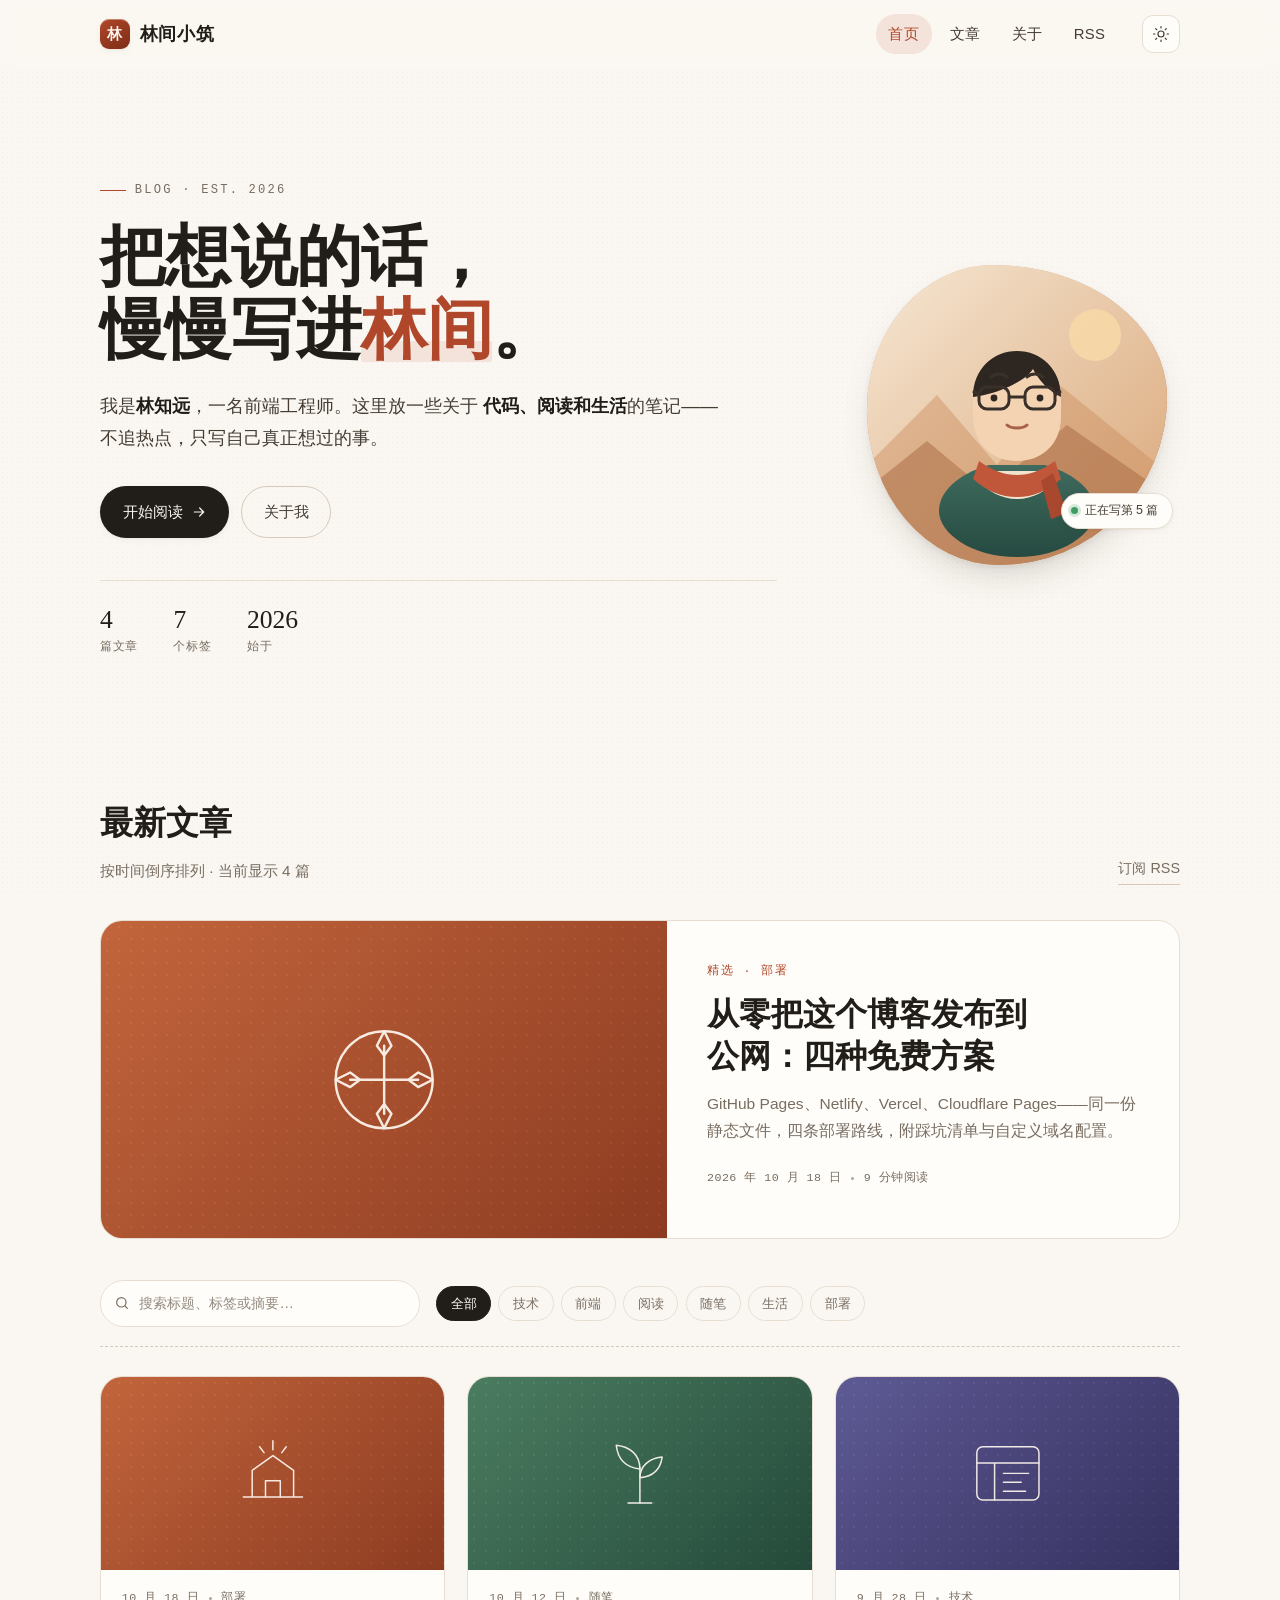
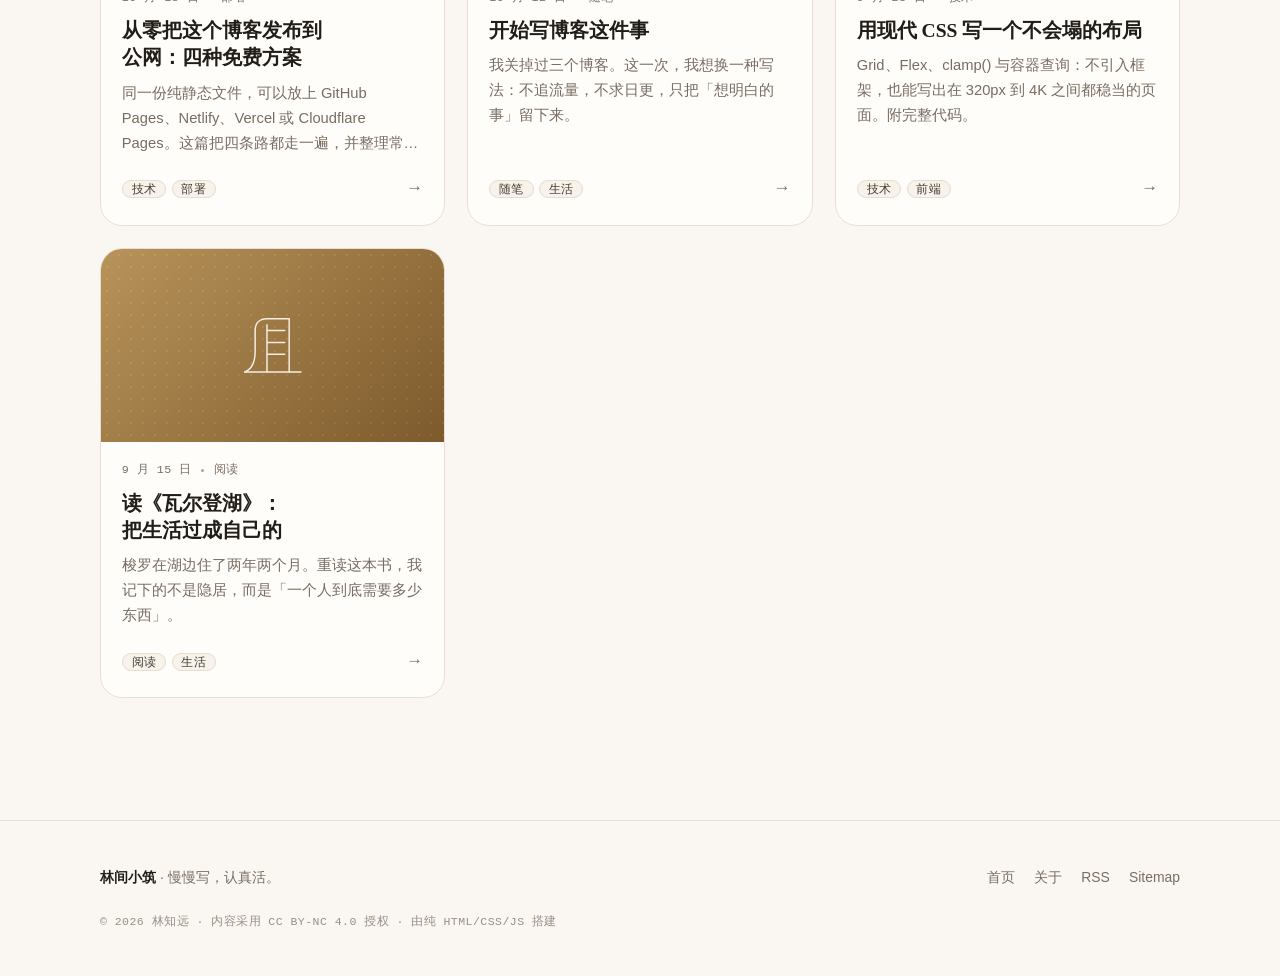
==== index.html @ fc3ff317 "修改了博客名字" ====
<!DOCTYPE html>
<html lang="zh-CN">
<head>
  <meta charset="UTF-8">
  <meta name="viewport" content="width=device-width, initial-scale=1">
  <title>林间小筑 · 一个写字的地方</title>
  <meta name="description" content="王文强的个人博客：记录前端技术、阅读笔记与日常思考。慢慢写，认真活。">
  <meta name="author" content="王文强">
  <meta name="theme-color" content="#faf7f2" media="(prefers-color-scheme: light)">
  <meta name="theme-color" content="#131110" media="(prefers-color-scheme: dark)">

  <meta property="og:type" content="website">
  <meta property="og:title" content="林间小筑 · 一个写字的地方">
  <meta property="og:description" content="记录前端技术、阅读笔记与日常思考。">
  <meta property="og:site_name" content="林间小筑">

  <link rel="icon" href="assets/favicon.svg" type="image/svg+xml">
  <link rel="alternate" type="application/rss+xml" title="林间小筑 · RSS" href="rss.xml">
  <link rel="stylesheet" href="assets/css/style.css">
  <noscript>
    <style>.reveal{opacity:1;transform:none}</style>
  </noscript>
  <script>
    /* 提前应用主题，避免刷新时白屏闪一下 */
    (function () {
      try {
        var t = localStorage.getItem('linjian-theme');
        if (t !== 'dark' && t !== 'light') {
          t = window.matchMedia('(prefers-color-scheme: dark)').matches ? 'dark' : 'light';
        }
        document.documentElement.setAttribute('data-theme', t);
      } catch (e) {}
    })();
  </script>
</head>
<body>
  <a class="skip-link" href="#main">跳到正文</a>

  <header class="site-head">
    <div class="wrap head-inner">
      <a class="brand" href="index.html">
        <span class="brand-mark" aria-hidden="true">林</span>
        <span>林间小筑</span>
      </a>

      <nav class="nav" id="site-nav" aria-label="主导航">
        <a href="index.html" aria-current="page">首页</a>
        <a href="index.html#posts">文章</a>
        <a href="about.html">关于</a>
        <a href="rss.xml">RSS</a>
      </nav>

      <div class="head-tools">
        <button class="icon-btn" type="button" data-theme-toggle aria-label="切换深浅色">
          <svg class="icon-sun" viewBox="0 0 24 24" fill="none" stroke="currentColor" stroke-width="1.6" stroke-linecap="round" aria-hidden="true">
            <circle cx="12" cy="12" r="4"></circle>
            <path d="M12 2v2M12 20v2M4.9 4.9l1.4 1.4M17.7 17.7l1.4 1.4M2 12h2M20 12h2M4.9 19.1l1.4-1.4M17.7 6.3l1.4-1.4"></path>
          </svg>
          <svg class="icon-moon" viewBox="0 0 24 24" fill="none" stroke="currentColor" stroke-width="1.6" stroke-linecap="round" stroke-linejoin="round" aria-hidden="true">
            <path d="M21 12.8A9 9 0 1 1 11.2 3a7 7 0 0 0 9.8 9.8z"></path>
          </svg>
        </button>
        <button class="icon-btn nav-toggle" type="button" aria-label="打开菜单" aria-controls="site-nav" aria-expanded="false">
          <svg viewBox="0 0 24 24" fill="none" stroke="currentColor" stroke-width="1.8" stroke-linecap="round" aria-hidden="true">
            <path d="M4 7h16M4 12h16M4 17h16"></path>
          </svg>
        </button>
      </div>
    </div>
  </header>

  <main id="main">
    <!-- ============ Hero ============ -->
    <section class="hero">
      <div class="wrap hero-grid">
        <div>
          <p class="eyebrow">Blog · Est. 2026</p>
          <h1>把想说的话，<br>慢慢写进<em>林间</em>。</h1>
          <p class="hero-lead">
            我是<strong>林知远</strong>，一名前端工程师。这里放一些关于
            <strong>代码、阅读和生活</strong>的笔记——不追热点，只写自己真正想过的事。
          </p>

          <div class="hero-actions">
            <a class="btn btn-primary" href="#posts">
              开始阅读
              <svg viewBox="0 0 24 24" fill="none" stroke="currentColor" stroke-width="1.8" stroke-linecap="round" stroke-linejoin="round" aria-hidden="true"><path d="M5 12h14M13 6l6 6-6 6"></path></svg>
            </a>
            <a class="btn btn-ghost" href="about.html">关于我</a>
          </div>

          <dl class="hero-stats">
            <div><dt>篇文章</dt><dd>4</dd></div>
            <div><dt>个标签</dt><dd>7</dd></div>
            <div><dt>始于</dt><dd>2026</dd></div>
          </dl>
        </div>

        <div class="hero-portrait">
          <div class="portrait-wrap">
            <div class="portrait-frame">
              <svg viewBox="0 0 300 300" role="img" aria-label="作者插画头像：戴眼镜、围围巾的男孩">
                <defs>
                  <linearGradient id="sky" x1="0" y1="0" x2="1" y2="1">
                    <stop offset="0" stop-color="#f6e7d3"></stop>
                    <stop offset="1" stop-color="#d9a678"></stop>
                  </linearGradient>
                  <linearGradient id="shirt" x1="0" y1="0" x2="0" y2="1">
                    <stop offset="0" stop-color="#3f6b5e"></stop>
                    <stop offset="1" stop-color="#264a41"></stop>
                  </linearGradient>
                </defs>
                <rect width="300" height="300" fill="url(#sky)"></rect>
                <circle cx="228" cy="70" r="26" fill="#f7d9a8" opacity=".9"></circle>
                <path d="M-10 210 L70 130 L130 200 L190 118 L310 215 L310 300 L-10 300 Z" fill="#c98d5e" opacity=".45"></path>
                <path d="M-10 232 L60 176 L120 226 L200 160 L310 236 L310 300 L-10 300 Z" fill="#a76b43" opacity=".5"></path>
                <path d="M150 292c-46 0-78-24-78-46 0-24 28-40 50-46h56c22 6 50 22 50 46 0 22-32 46-78 46z" fill="url(#shirt)"></path>
                <path d="M110 214c10 12 24 20 40 20s30-8 40-20l-14-8h-52z" fill="#f2e3cf"></path>
                <path d="M150 196c-26 0-44-18-44-44v-22c0-24 18-42 44-42s44 18 44 42v22c0 26-18 44-44 44z" fill="#f4d3b3"></path>
                <path d="M106 132c0-28 20-46 44-46s44 18 44 46c-12-6-22-16-28-28-8 12-32 24-60 28z" fill="#2e2620"></path>
                <g fill="none" stroke="#3a302a" stroke-width="3">
                  <rect x="112" y="122" width="30" height="22" rx="8"></rect>
                  <rect x="158" y="122" width="30" height="22" rx="8"></rect>
                  <path d="M142 132h16M112 130l-6-4M188 130l6-4"></path>
                </g>
                <g fill="#2e2620">
                  <circle cx="127" cy="133" r="3.4"></circle>
                  <circle cx="173" cy="133" r="3.4"></circle>
                </g>
                <path d="M140 160c4 4 16 4 20 0" fill="none" stroke="#a8624a" stroke-width="3" stroke-linecap="round"></path>
                <path d="M124 112c4-4 12-4 16 0M160 112c4-4 12-4 16 0" fill="none" stroke="#3a302a" stroke-width="3" stroke-linecap="round"></path>
                <path d="M112 196c14 10 26 14 38 14s24-4 38-14l6 18c-14 12-28 18-44 18s-30-6-44-18z" fill="#c0563a"></path>
                <path d="M186 208l14 40-16 6-10-38z" fill="#a8482f"></path>
              </svg>
            </div>
            <span class="portrait-badge"><span class="dot" aria-hidden="true"></span>正在写第 5 篇</span>
          </div>
        </div>
      </div>
    </section>

    <!-- ============ 文章 ============ -->
    <section class="section" id="posts">
      <div class="wrap">
        <div class="section-head">
          <div>
            <h2>最新文章</h2>
            <p>按时间倒序排列 · 当前显示 <span data-count>4</span> 篇</p>
          </div>
          <a class="section-link" href="rss.xml">订阅 RSS</a>
        </div>

        <!-- 精选 -->
        <article class="featured reveal">
          <div class="card-cover cover-warm">
            <svg viewBox="0 0 120 120" fill="none" stroke="currentColor" stroke-width="2" stroke-linecap="round" stroke-linejoin="round" aria-hidden="true">
              <circle cx="60" cy="60" r="40"></circle>
              <path d="M60 32v56M32 60h56"></path>
              <path d="M60 20l6 12-6 8-6-8zM60 100l-6-12 6-8 6 8zM20 60l12-6 8 6-8 6zM100 60l-12 6-8-6 8-6z"></path>
            </svg>
          </div>
          <div class="featured-body">
            <span class="kicker">精选 · 部署</span>
            <h3><a href="posts/deploy-static-blog.html">从零把这个博客发布到公网：四种免费方案</a></h3>
            <p>GitHub Pages、Netlify、Vercel、Cloudflare Pages——同一份静态文件，四条部署路线，附踩坑清单与自定义域名配置。</p>
            <div class="card-meta">
              <time datetime="2026-10-18">2026 年 10 月 18 日</time>
              <span class="sep" aria-hidden="true"></span>
              <span>9 分钟阅读</span>
            </div>
          </div>
        </article>

        <!-- 工具栏 -->
        <div class="toolbar">
          <label class="search">
            <svg viewBox="0 0 24 24" fill="none" stroke="currentColor" stroke-width="1.8" stroke-linecap="round" aria-hidden="true"><circle cx="11" cy="11" r="7"></circle><path d="M20 20l-3.5-3.5"></path></svg>
            <input type="search" placeholder="搜索标题、标签或摘要…" aria-label="搜索文章" data-search>
          </label>

          <div class="filters" role="group" aria-label="按标签筛选">
            <button class="chip" type="button" data-filter="all" aria-pressed="true">全部</button>
            <button class="chip" type="button" data-filter="技术" aria-pressed="false">技术</button>
            <button class="chip" type="button" data-filter="前端" aria-pressed="false">前端</button>
            <button class="chip" type="button" data-filter="阅读" aria-pressed="false">阅读</button>
            <button class="chip" type="button" data-filter="随笔" aria-pressed="false">随笔</button>
            <button class="chip" type="button" data-filter="生活" aria-pressed="false">生活</button>
            <button class="chip" type="button" data-filter="部署" aria-pressed="false">部署</button>
          </div>
        </div>

        <ul class="post-grid" data-post-list>
          <li class="card reveal" data-post data-tags="技术 部署" data-search="从零把这个博客发布到公网 四种免费方案 github pages netlify vercel cloudflare pages 静态 部署 域名">
            <div class="card-cover cover-warm" aria-hidden="true">
              <svg viewBox="0 0 120 120" fill="none" stroke="currentColor" stroke-width="2" stroke-linecap="round" stroke-linejoin="round">
                <path d="M20 92h80M32 92V56l28-20 28 20v36"></path>
                <path d="M50 92V70h20v22"></path>
                <path d="M60 16v12M42 24l6 8M78 24l-6 8"></path>
              </svg>
            </div>
            <div class="card-body">
              <div class="card-meta">
                <time datetime="2026-10-18">10 月 18 日</time>
                <span class="sep" aria-hidden="true"></span>
                <span>部署</span>
              </div>
              <h3><a href="posts/deploy-static-blog.html">从零把这个博客发布到公网：四种免费方案</a></h3>
              <p>同一份纯静态文件，可以放上 GitHub Pages、Netlify、Vercel 或 Cloudflare Pages。这篇把四条路都走一遍，并整理常见 404 与路径问题。</p>
              <div class="card-foot">
                <ul class="tags">
                  <li><a class="tag" href="index.html#tag=技术">技术</a></li>
                  <li><a class="tag" href="index.html#tag=部署">部署</a></li>
                </ul>
                <span class="arrow" aria-hidden="true">→</span>
              </div>
            </div>
          </li>

          <li class="card reveal" data-post data-tags="随笔 生活" data-search="开始写博客这件事 为什么写 长期主义 随笔 生活 写作">
            <div class="card-cover cover-forest" aria-hidden="true">
              <svg viewBox="0 0 120 120" fill="none" stroke="currentColor" stroke-width="2" stroke-linecap="round" stroke-linejoin="round">
                <path d="M60 100V52"></path>
                <path d="M60 54C60 34 46 24 28 22c2 18 12 30 32 32z"></path>
                <path d="M60 66c0-16 12-26 30-28-2 16-12 26-30 28z"></path>
                <path d="M44 100h32"></path>
              </svg>
            </div>
            <div class="card-body">
              <div class="card-meta">
                <time datetime="2026-10-12">10 月 12 日</time>
                <span class="sep" aria-hidden="true"></span>
                <span>随笔</span>
              </div>
              <h3><a href="posts/hello-blog.html">开始写博客这件事</a></h3>
              <p>我关掉过三个博客。这一次，我想换一种写法：不追流量，不求日更，只把「想明白的事」留下来。</p>
              <div class="card-foot">
                <ul class="tags">
                  <li><a class="tag" href="index.html#tag=随笔">随笔</a></li>
                  <li><a class="tag" href="index.html#tag=生活">生活</a></li>
                </ul>
                <span class="arrow" aria-hidden="true">→</span>
              </div>
            </div>
          </li>

          <li class="card reveal" data-post data-tags="技术 前端" data-search="用现代 CSS 写一个不会塌的布局 grid flex clamp 响应式 容器查询">
            <div class="card-cover cover-dusk" aria-hidden="true">
              <svg viewBox="0 0 120 120" fill="none" stroke="currentColor" stroke-width="2" stroke-linecap="round" stroke-linejoin="round">
                <rect x="18" y="24" width="84" height="72" rx="8"></rect>
                <path d="M18 46h84M42 46v50"></path>
                <path d="M54 60h34M54 72h24M54 84h30"></path>
              </svg>
            </div>
            <div class="card-body">
              <div class="card-meta">
                <time datetime="2026-09-28">9 月 28 日</time>
                <span class="sep" aria-hidden="true"></span>
                <span>技术</span>
              </div>
              <h3><a href="posts/modern-css-layout.html">用现代 CSS 写一个不会塌的布局</a></h3>
              <p>Grid、Flex、clamp() 与容器查询：不引入框架，也能写出在 320px 到 4K 之间都稳当的页面。附完整代码。</p>
              <div class="card-foot">
                <ul class="tags">
                  <li><a class="tag" href="index.html#tag=技术">技术</a></li>
                  <li><a class="tag" href="index.html#tag=前端">前端</a></li>
                </ul>
                <span class="arrow" aria-hidden="true">→</span>
              </div>
            </div>
          </li>

          <li class="card reveal" data-post data-tags="阅读 生活" data-search="读瓦尔登湖 梭罗 极简 生活 阅读 笔记">
            <div class="card-cover cover-sand" aria-hidden="true">
              <svg viewBox="0 0 120 120" fill="none" stroke="currentColor" stroke-width="2" stroke-linecap="round" stroke-linejoin="round">
                <path d="M22 96c10-4 14-14 14-28V40c0-10 6-16 16-16h30v72"></path>
                <path d="M52 96V32M52 40h24M52 56h24M52 72h24"></path>
                <path d="M22 96h76"></path>
              </svg>
            </div>
            <div class="card-body">
              <div class="card-meta">
                <time datetime="2026-09-15">9 月 15 日</time>
                <span class="sep" aria-hidden="true"></span>
                <span>阅读</span>
              </div>
              <h3><a href="posts/reading-walden.html">读《瓦尔登湖》：把生活过成自己的</a></h3>
              <p>梭罗在湖边住了两年两个月。重读这本书，我记下的不是隐居，而是「一个人到底需要多少东西」。</p>
              <div class="card-foot">
                <ul class="tags">
                  <li><a class="tag" href="index.html#tag=阅读">阅读</a></li>
                  <li><a class="tag" href="index.html#tag=生活">生活</a></li>
                </ul>
                <span class="arrow" aria-hidden="true">→</span>
              </div>
            </div>
          </li>
        </ul>

        <div class="empty-state" data-empty hidden>
          没有找到匹配的文章。换个关键词，或点「全部」看看。
        </div>
      </div>
    </section>
  </main>

  <footer class="site-foot">
    <div class="wrap">
      <div class="foot-inner">
        <div>
          <strong style="color:var(--ink)">林间小筑</strong>
          <span>· 慢慢写，认真活。</span>
        </div>
        <nav class="foot-links" aria-label="页脚导航">
          <a href="index.html">首页</a>
          <a href="about.html">关于</a>
          <a href="rss.xml">RSS</a>
          <a href="sitemap.xml">Sitemap</a>
        </nav>
      </div>
      <p class="foot-sign">© <span data-year>2026</span> 林知远 · 内容采用 CC BY-NC 4.0 授权 · 由纯 HTML/CSS/JS 搭建</p>
    </div>
  </footer>

  <script src="assets/js/main.js"></script>
</body>
</html>
---- assets/css/style.css ----
/* ============================================================
   林间小筑 · 个人博客样式表
   纯手写 CSS，无框架、无构建。深浅色由 html[data-theme] 控制。
   ============================================================ */

/* ---------- 1. 设计变量 ---------- */
:root {
  color-scheme: light;
  --bg: #faf7f2;
  --bg-soft: #f3eee6;
  --surface: #fffdf9;
  --surface-2: #f7f2ea;
  --ink: #211d18;
  --ink-soft: #453d34;
  --muted: #786d61;
  --line: #e7ded1;
  --line-strong: #d6c9b8;
  --accent: #b0472a;
  --accent-ink: #8d3520;
  --accent-soft: #f4e3da;
  --teal: #2f6f6a;
  --shadow-sm: 0 1px 2px rgba(51, 38, 24, .05), 0 2px 8px rgba(51, 38, 24, .04);
  --shadow-md: 0 2px 6px rgba(51, 38, 24, .06), 0 18px 40px -18px rgba(51, 38, 24, .28);
  --radius: 14px;
  --radius-lg: 22px;
  --wrap: 1080px;
  --reading: 720px;
  --ease: cubic-bezier(.22, .61, .36, 1);
  --font-sans: -apple-system, BlinkMacSystemFont, "Segoe UI", "PingFang SC",
    "Hiragino Sans GB", "Microsoft YaHei", "Noto Sans CJK SC", sans-serif;
  --font-serif: "Iowan Old Style", "Palatino Linotype", Palatino, "Songti SC",
    "Noto Serif CJK SC", "Source Han Serif SC", "SimSun", Georgia, serif;
  --font-mono: ui-monospace, SFMono-Regular, "Cascadia Code", "JetBrains Mono",
    Consolas, "Liberation Mono", monospace;
}

html[data-theme="dark"] {
  color-scheme: dark;
  --bg: #131110;
  --bg-soft: #1a1715;
  --surface: #1c1917;
  --surface-2: #232019;
  --ink: #f1ebe2;
  --ink-soft: #d8d0c4;
  --muted: #a2978a;
  --line: #2e2925;
  --line-strong: #423a33;
  --accent: #e2835c;
  --accent-ink: #f0a184;
  --accent-soft: #33231d;
  --teal: #7cc4bc;
  --shadow-sm: 0 1px 2px rgba(0, 0, 0, .4);
  --shadow-md: 0 2px 8px rgba(0, 0, 0, .35), 0 24px 50px -20px rgba(0, 0, 0, .7);
}

/* ---------- 2. 基础重置 ---------- */
*, *::before, *::after { box-sizing: border-box; }

html {
  scroll-behavior: smooth;
  -webkit-text-size-adjust: 100%;
  scroll-padding-top: 90px;
}

body {
  margin: 0;
  background: var(--bg);
  color: var(--ink);
  font-family: var(--font-sans);
  font-size: 17px;
  line-height: 1.75;
  -webkit-font-smoothing: antialiased;
  text-rendering: optimizeLegibility;
  transition: background-color .35s var(--ease), color .35s var(--ease);
}

/* 纸张纹理：极淡的噪点，避免纯色发闷 */
body::before {
  content: "";
  position: fixed;
  inset: 0;
  pointer-events: none;
  z-index: 0;
  opacity: .38;
  background-image: radial-gradient(var(--line) .5px, transparent .5px);
  background-size: 5px 5px;
}

img, svg, video { max-width: 100%; display: block; }
a { color: var(--accent); text-decoration-color: color-mix(in srgb, var(--accent) 35%, transparent); text-underline-offset: .22em; }
a:hover { text-decoration-color: currentColor; }
button { font: inherit; color: inherit; }
::selection { background: var(--accent-soft); color: var(--accent-ink); }

:focus-visible {
  outline: 2px solid var(--accent);
  outline-offset: 3px;
  border-radius: 4px;
}

.wrap {
  width: min(100% - 2.5rem, var(--wrap));
  margin-inline: auto;
  position: relative;
  z-index: 1;
}

.skip-link {
  position: absolute;
  left: 1rem;
  top: -100px;
  z-index: 100;
  padding: .6rem 1rem;
  background: var(--ink);
  color: var(--bg);
  border-radius: 0 0 10px 10px;
  transition: top .2s var(--ease);
}
.skip-link:focus { top: 0; }

/* ---------- 3. 顶栏 ---------- */
.site-head {
  position: sticky;
  top: 0;
  z-index: 50;
  background: color-mix(in srgb, var(--bg) 82%, transparent);
  backdrop-filter: saturate(160%) blur(14px);
  -webkit-backdrop-filter: saturate(160%) blur(14px);
  border-bottom: 1px solid transparent;
  transition: border-color .3s var(--ease), background-color .3s var(--ease);
}
.site-head.is-stuck { border-bottom-color: var(--line); }

.head-inner {
  display: flex;
  align-items: center;
  gap: 1.5rem;
  min-height: 68px;
}

.brand {
  display: inline-flex;
  align-items: center;
  gap: .6rem;
  color: var(--ink);
  text-decoration: none;
  font-family: var(--font-serif);
  font-size: 1.15rem;
  letter-spacing: .04em;
  font-weight: 600;
}
.brand-mark {
  width: 30px;
  height: 30px;
  flex: none;
  border-radius: 9px;
  background: linear-gradient(145deg, var(--accent), #7d2d16);
  color: #fdf6ee;
  display: grid;
  place-items: center;
  font-size: .95rem;
  box-shadow: inset 0 1px 0 rgba(255, 255, 255, .35), var(--shadow-sm);
}

.nav {
  margin-left: auto;
  display: flex;
  align-items: center;
  gap: .35rem;
}
.nav a {
  color: var(--ink-soft);
  text-decoration: none;
  padding: .45rem .8rem;
  border-radius: 999px;
  font-size: .93rem;
  letter-spacing: .02em;
  transition: background-color .2s var(--ease), color .2s var(--ease);
}
.nav a:hover { background: var(--surface-2); color: var(--ink); }
.nav a[aria-current="page"] { color: var(--accent); background: var(--accent-soft); }

.head-tools { display: flex; align-items: center; gap: .4rem; }

.icon-btn {
  width: 38px;
  height: 38px;
  display: grid;
  place-items: center;
  border: 1px solid var(--line);
  background: var(--surface);
  border-radius: 11px;
  cursor: pointer;
  color: var(--ink-soft);
  transition: transform .18s var(--ease), border-color .2s var(--ease), color .2s var(--ease);
}
.icon-btn:hover { transform: translateY(-1px); border-color: var(--line-strong); color: var(--accent); }
.icon-btn svg { width: 18px; height: 18px; }
html[data-theme="dark"] .icon-sun { display: none; }
html:not([data-theme="dark"]) .icon-moon { display: none; }

.nav-toggle { display: none; }

/* ---------- 4. 首页 hero ---------- */
.hero {
  padding: clamp(3rem, 8vw, 6.5rem) 0 clamp(2.5rem, 5vw, 4rem);
}
.hero-grid {
  display: grid;
  grid-template-columns: minmax(0, 1.35fr) minmax(0, .65fr);
  gap: clamp(2rem, 6vw, 5rem);
  align-items: center;
}

.eyebrow {
  display: inline-flex;
  align-items: center;
  gap: .55rem;
  font-family: var(--font-mono);
  font-size: .76rem;
  letter-spacing: .18em;
  text-transform: uppercase;
  color: var(--muted);
  margin: 0 0 1.2rem;
}
.eyebrow::before {
  content: "";
  width: 26px;
  height: 1px;
  background: var(--accent);
}

.hero h1 {
  font-family: var(--font-serif);
  font-weight: 600;
  font-size: clamp(2.4rem, 6.2vw, 4.1rem);
  line-height: 1.12;
  letter-spacing: -.01em;
  margin: 0 0 1.4rem;
  text-wrap: balance;
}
.hero h1 em {
  font-style: normal;
  color: var(--accent);
  position: relative;
  white-space: nowrap;
}
.hero h1 em::after {
  content: "";
  position: absolute;
  left: 0; right: 0; bottom: .06em;
  height: .32em;
  background: var(--accent-soft);
  z-index: -1;
  border-radius: 2px;
}

.hero-lead {
  font-size: clamp(1.02rem, 1.6vw, 1.15rem);
  color: var(--ink-soft);
  max-width: 34em;
  margin: 0 0 2rem;
}
.hero-lead strong { color: var(--ink); font-weight: 600; }

.hero-actions { display: flex; flex-wrap: wrap; gap: .75rem; margin-bottom: 2.6rem; }

.btn {
  display: inline-flex;
  align-items: center;
  gap: .5rem;
  padding: .72rem 1.35rem;
  border-radius: 999px;
  font-size: .95rem;
  font-weight: 500;
  text-decoration: none;
  border: 1px solid transparent;
  cursor: pointer;
  transition: transform .18s var(--ease), box-shadow .25s var(--ease), background-color .2s var(--ease), color .2s var(--ease);
}
.btn svg { width: 16px; height: 16px; }
.btn-primary {
  background: var(--ink);
  color: var(--bg);
  box-shadow: var(--shadow-sm);
}
.btn-primary:hover { transform: translateY(-2px); box-shadow: var(--shadow-md); }
.btn-ghost {
  background: transparent;
  border-color: var(--line-strong);
  color: var(--ink-soft);
}
.btn-ghost:hover { background: var(--surface); border-color: var(--ink-soft); transform: translateY(-2px); }

.hero-stats {
  display: flex;
  gap: 2.2rem;
  margin: 0;
  padding-top: 1.6rem;
  border-top: 1px solid var(--line);
}
.hero-stats div { display: flex; flex-direction: column-reverse; gap: .1rem; }
.hero-stats dt { font-size: .78rem; color: var(--muted); letter-spacing: .06em; }
.hero-stats dd {
  margin: 0;
  font-family: var(--font-serif);
  font-size: 1.6rem;
  line-height: 1.1;
  color: var(--ink);
}

/* 头像 */
.hero-portrait { display: flex; justify-content: center; }
.portrait-wrap {
  position: relative;
  width: min(300px, 78vw);
  flex: none;
}
.portrait-frame {
  position: relative;
  width: 100%;
  aspect-ratio: 1;
  border-radius: 42% 58% 56% 44% / 48% 44% 56% 52%;
  overflow: hidden;
  background: linear-gradient(150deg, #e8c9a8, #c67b52 55%, #8a4a2f);
  box-shadow: var(--shadow-md);
  animation: float 9s ease-in-out infinite;
}
.portrait-frame svg { width: 100%; height: 100%; }
.portrait-badge {
  position: absolute;
  right: -6px;
  bottom: 12%;
  background: var(--surface);
  border: 1px solid var(--line);
  border-radius: 999px;
  padding: .38rem .85rem .38rem .55rem;
  font-size: .78rem;
  color: var(--ink-soft);
  display: inline-flex;
  align-items: center;
  gap: .4rem;
  box-shadow: var(--shadow-sm);
  white-space: nowrap;
}
.portrait-badge .dot {
  width: 7px; height: 7px; border-radius: 50%;
  background: #3f9d63;
  box-shadow: 0 0 0 3px color-mix(in srgb, #3f9d63 22%, transparent);
}

@keyframes float {
  0%, 100% { transform: translateY(0) rotate(-.6deg); }
  50% { transform: translateY(-10px) rotate(.6deg); }
}

/* ---------- 5. 区块 ---------- */
.section { padding: clamp(2.6rem, 6vw, 4.6rem) 0; }
.section + .section { border-top: 1px solid var(--line); }

.section-head {
  display: flex;
  align-items: flex-end;
  justify-content: space-between;
  gap: 1.5rem;
  flex-wrap: wrap;
  margin-bottom: 2.2rem;
}
.section-head h2 {
  font-family: var(--font-serif);
  font-size: clamp(1.55rem, 3vw, 2.05rem);
  font-weight: 600;
  margin: 0;
  letter-spacing: -.005em;
}
.section-head p { margin: .35rem 0 0; color: var(--muted); font-size: .95rem; }
.section-link {
  font-size: .9rem;
  color: var(--muted);
  text-decoration: none;
  border-bottom: 1px solid var(--line-strong);
  padding-bottom: .15rem;
  transition: color .2s var(--ease), border-color .2s var(--ease);
}
.section-link:hover { color: var(--accent); border-color: var(--accent); }

/* ---------- 6. 文章卡片 ---------- */
.post-grid {
  display: grid;
  grid-template-columns: repeat(auto-fill, minmax(280px, 1fr));
  gap: 1.4rem;
  list-style: none;
  margin: 0;
  padding: 0;
}

.card {
  background: var(--surface);
  border: 1px solid var(--line);
  border-radius: var(--radius-lg);
  overflow: hidden;
  display: flex;
  flex-direction: column;
  transition: transform .3s var(--ease), box-shadow .3s var(--ease), border-color .3s var(--ease);
  position: relative;
}
.card:hover { transform: translateY(-4px); box-shadow: var(--shadow-md); border-color: var(--line-strong); }
.card[hidden] { display: none; }

.card-cover {
  aspect-ratio: 16 / 9;
  position: relative;
  overflow: hidden;
  display: grid;
  place-items: center;
  color: #fff8f0;
  isolation: isolate;
}
.card-cover::after {
  content: "";
  position: absolute;
  inset: 0;
  background-image: radial-gradient(rgba(255, 255, 255, .22) 1px, transparent 1px);
  background-size: 12px 12px;
  opacity: .55;
  mix-blend-mode: overlay;
}
.card-cover svg { width: 46%; height: 46%; opacity: .92; position: relative; z-index: 1; }
.cover-warm { background: linear-gradient(135deg, #c2653c, #8c3b21); }
.cover-forest { background: linear-gradient(135deg, #4b7d61, #24493a); }
.cover-dusk { background: linear-gradient(135deg, #5e5a94, #34305e); }
.cover-sand { background: linear-gradient(135deg, #b8935a, #7d5a2c); }

.card-body { padding: 1.15rem 1.3rem 1.35rem; display: flex; flex-direction: column; flex: 1; }

.card-meta {
  display: flex;
  align-items: center;
  gap: .6rem;
  font-family: var(--font-mono);
  font-size: .73rem;
  letter-spacing: .04em;
  color: var(--muted);
  margin-bottom: .55rem;
}
.card-meta .sep { width: 3px; height: 3px; border-radius: 50%; background: currentColor; opacity: .6; }

.card h3 {
  font-family: var(--font-serif);
  font-size: 1.22rem;
  font-weight: 600;
  line-height: 1.4;
  margin: 0 0 .55rem;
  text-wrap: balance;
}
.card h3 a { color: inherit; text-decoration: none; }
.card h3 a::after { content: ""; position: absolute; inset: 0; }
.card:hover h3 a { color: var(--accent); }

.card p {
  margin: 0 0 1.1rem;
  font-size: .92rem;
  color: var(--muted);
  line-height: 1.7;
  display: -webkit-box;
  -webkit-line-clamp: 3;
  line-clamp: 3;
  -webkit-box-orient: vertical;
  overflow: hidden;
}

.card-foot {
  margin-top: auto;
  display: flex;
  align-items: center;
  justify-content: space-between;
  gap: 1rem;
  /* 抬到整卡链接之上，否则标签链接点不到 */
  position: relative;
  z-index: 2;
}
.tags { display: flex; flex-wrap: wrap; gap: .35rem; list-style: none; margin: 0; padding: 0; }
.tag {
  font-size: .72rem;
  letter-spacing: .03em;
  color: var(--ink-soft);
  background: var(--surface-2);
  border: 1px solid var(--line);
  border-radius: 999px;
  padding: .12rem .55rem;
  text-decoration: none;
}
.tag:hover { color: var(--accent); border-color: var(--accent); }
.arrow { color: var(--muted); transition: transform .25s var(--ease), color .25s var(--ease); }
.card:hover .arrow { transform: translateX(3px); color: var(--accent); }

/* 精选大卡 */
.featured {
  display: grid;
  grid-template-columns: 1.05fr .95fr;
  position: relative;
  background: var(--surface);
  border: 1px solid var(--line);
  border-radius: var(--radius-lg);
  overflow: hidden;
  margin-bottom: 2.6rem;
  transition: box-shadow .3s var(--ease), transform .3s var(--ease);
}
.featured:hover { transform: translateY(-3px); box-shadow: var(--shadow-md); }
.featured .card-cover { aspect-ratio: auto; min-height: 260px; height: 100%; }
.featured-body { padding: clamp(1.6rem, 3.4vw, 2.5rem); display: flex; flex-direction: column; justify-content: center; }
.featured-body .kicker {
  font-family: var(--font-mono);
  font-size: .72rem;
  letter-spacing: .16em;
  text-transform: uppercase;
  color: var(--accent);
  margin-bottom: .8rem;
  display: block;
}
.featured-body h3 {
  font-family: var(--font-serif);
  font-size: clamp(1.5rem, 3vw, 2rem);
  line-height: 1.3;
  margin: 0 0 .8rem;
  font-weight: 600;
  text-wrap: balance;
}
.featured-body h3 a { color: inherit; text-decoration: none; }
.featured-body h3 a::after { content: ""; position: absolute; inset: 0; }
.featured-body p { color: var(--muted); margin: 0 0 1.5rem; font-size: .97rem; }

/* ---------- 7. 工具栏（搜索 + 标签） ---------- */
.toolbar {
  display: flex;
  align-items: center;
  gap: 1rem;
  flex-wrap: wrap;
  margin-bottom: 1.8rem;
  padding-bottom: 1.2rem;
  border-bottom: 1px dashed var(--line-strong);
}

.search {
  position: relative;
  flex: 1 1 240px;
  max-width: 320px;
}
.search svg {
  position: absolute;
  left: .85rem;
  top: 50%;
  transform: translateY(-50%);
  width: 16px; height: 16px;
  color: var(--muted);
  pointer-events: none;
}
.search input {
  width: 100%;
  padding: .6rem .9rem .6rem 2.4rem;
  border: 1px solid var(--line);
  border-radius: 999px;
  background: var(--surface);
  color: var(--ink);
  font: inherit;
  font-size: .9rem;
  transition: border-color .2s var(--ease), box-shadow .2s var(--ease);
}
.search input::placeholder { color: var(--muted); opacity: .8; }
.search input:focus {
  outline: none;
  border-color: var(--accent);
  box-shadow: 0 0 0 3px var(--accent-soft);
}

.filters { display: flex; flex-wrap: wrap; gap: .45rem; }
.chip {
  border: 1px solid var(--line);
  background: transparent;
  color: var(--muted);
  border-radius: 999px;
  padding: .32rem .85rem;
  font-size: .83rem;
  cursor: pointer;
  transition: all .2s var(--ease);
}
.chip:hover { color: var(--ink); border-color: var(--line-strong); background: var(--surface); }
.chip[aria-pressed="true"] {
  background: var(--ink);
  border-color: var(--ink);
  color: var(--bg);
}

.empty-state {
  padding: 3.5rem 1rem;
  text-align: center;
  color: var(--muted);
  border: 1px dashed var(--line-strong);
  border-radius: var(--radius);
  font-size: .95rem;
}

/* ---------- 8. 文章页 ---------- */
.progress-bar {
  position: fixed;
  top: 0; left: 0;
  height: 3px;
  width: 0;
  background: linear-gradient(90deg, var(--accent), #e0a06a);
  z-index: 60;
  transition: width .1s linear;
}

.post-hero { padding: clamp(2.2rem, 5vw, 3.6rem) 0 0; }

.breadcrumb {
  display: flex;
  align-items: center;
  gap: .5rem;
  font-size: .84rem;
  color: var(--muted);
  margin-bottom: 1.6rem;
}
.breadcrumb a { color: var(--muted); text-decoration: none; }
.breadcrumb a:hover { color: var(--accent); }
.breadcrumb .sep { opacity: .5; }

.post-hero h1 {
  font-family: var(--font-serif);
  font-size: clamp(1.95rem, 5vw, 2.9rem);
  line-height: 1.24;
  font-weight: 600;
  letter-spacing: -.01em;
  margin: 0 0 1.2rem;
  text-wrap: balance;
}

.post-meta {
  display: flex;
  flex-wrap: wrap;
  align-items: center;
  gap: .55rem;
  font-family: var(--font-mono);
  font-size: .78rem;
  color: var(--muted);
  padding-bottom: 1.8rem;
  border-bottom: 1px solid var(--line);
}
.post-meta .sep { width: 3px; height: 3px; border-radius: 50%; background: currentColor; opacity: .55; }

.post-layout {
  display: grid;
  grid-template-columns: minmax(0, var(--reading)) 200px;
  gap: clamp(2rem, 5vw, 4.5rem);
  justify-content: space-between;
  padding: clamp(2rem, 4vw, 3rem) 0 0;
}

.prose {
  font-size: 1.03rem;
  line-height: 1.92;
  color: var(--ink-soft);
  min-width: 0;
}
.prose > * + * { margin-top: 1.25em; }
.prose p { margin: 0; }
.prose h2, .prose h3, .prose h4 {
  font-family: var(--font-serif);
  color: var(--ink);
  line-height: 1.4;
  letter-spacing: -.005em;
  scroll-margin-top: 96px;
}
.prose h2 {
  font-size: 1.6rem;
  font-weight: 600;
  margin-top: 2.6em;
  padding-left: .8rem;
  border-left: 3px solid var(--accent);
}
.prose h3 { font-size: 1.22rem; font-weight: 600; margin-top: 2em; }
.prose h4 { font-size: 1.05rem; margin-top: 1.6em; }
.prose a { font-weight: 500; }
.prose strong { color: var(--ink); font-weight: 600; }
.prose ul, .prose ol { padding-left: 1.35em; }
.prose li { margin: .4em 0; }
.prose li::marker { color: var(--accent); }

.prose blockquote {
  margin: 2em 0;
  padding: 1.2rem 1.4rem;
  background: var(--surface);
  border-left: 3px solid var(--line-strong);
  border-radius: 0 var(--radius) var(--radius) 0;
  color: var(--ink-soft);
  font-family: var(--font-serif);
  font-size: 1.06rem;
}
.prose blockquote p + p { margin-top: .7em; }
.prose blockquote cite { display: block; margin-top: .6em; font-size: .85rem; font-style: normal; color: var(--muted); font-family: var(--font-sans); }

.prose code {
  font-family: var(--font-mono);
  font-size: .87em;
  background: var(--accent-soft);
  color: var(--accent-ink);
  padding: .15em .42em;
  border-radius: 5px;
  word-break: break-word;
}

.code-block {
  position: relative;
  margin: 1.8em 0;
  border-radius: var(--radius);
  overflow: hidden;
  border: 1px solid var(--line);
  background: #1a1714;
}
.code-block pre {
  margin: 0;
  padding: 1.1rem 1.2rem;
  overflow-x: auto;
  font-family: var(--font-mono);
  font-size: .84rem;
  line-height: 1.7;
  color: #e7ddd0;
  tab-size: 2;
}
.code-block code { background: none; color: inherit; padding: 0; font-size: inherit; }
.code-block .code-head {
  display: flex;
  align-items: center;
  justify-content: space-between;
  gap: 1rem;
  padding: .45rem .8rem .45rem 1.1rem;
  background: #241f1a;
  border-bottom: 1px solid #322a23;
  font-family: var(--font-mono);
  font-size: .72rem;
  color: #a89a88;
  letter-spacing: .05em;
}
.copy-btn {
  border: 1px solid #3b322a;
  background: transparent;
  color: #c9bba8;
  border-radius: 6px;
  padding: .18rem .5rem;
  font-size: .7rem;
  cursor: pointer;
  transition: color .2s, border-color .2s, background-color .2s;
}
.copy-btn:hover { color: #fff; border-color: #6b5847; }
.copy-btn.is-done { color: #8fd6a5; border-color: #3f6b4c; }

.prose figure { margin: 2em 0; }
.prose figure .figure-box {
  border-radius: var(--radius);
  overflow: hidden;
  border: 1px solid var(--line);
  background: linear-gradient(135deg, var(--surface-2), var(--surface));
  aspect-ratio: 16 / 9;
  display: grid;
  place-items: center;
  color: var(--muted);
}
.prose figcaption { margin-top: .7rem; text-align: center; font-size: .82rem; color: var(--muted); }

.prose hr {
  border: none;
  height: 1px;
  background: linear-gradient(90deg, transparent, var(--line-strong), transparent);
  margin: 3em 0;
}

.prose table { width: 100%; border-collapse: collapse; font-size: .9rem; display: block; overflow-x: auto; }
.prose th, .prose td { padding: .6rem .8rem; border-bottom: 1px solid var(--line); text-align: left; }
.prose th { color: var(--ink); font-weight: 600; background: var(--surface-2); }

/* 目录 */
.toc {
  position: sticky;
  top: 96px;
  align-self: start;
  font-size: .85rem;
  max-height: calc(100vh - 130px);
  overflow-y: auto;
  padding-left: .2rem;
}
.toc-title {
  font-family: var(--font-mono);
  font-size: .72rem;
  letter-spacing: .14em;
  text-transform: uppercase;
  color: var(--muted);
  margin: 0 0 .8rem;
}
.toc ol { list-style: none; margin: 0; padding: 0; border-left: 1px solid var(--line); }
.toc li { margin: 0; }
.toc a {
  display: block;
  padding: .28rem 0 .28rem .85rem;
  margin-left: -1px;
  border-left: 2px solid transparent;
  color: var(--muted);
  text-decoration: none;
  line-height: 1.5;
  transition: color .2s var(--ease), border-color .2s var(--ease);
}
.toc a:hover { color: var(--ink); }
.toc a.is-active { color: var(--accent); border-left-color: var(--accent); }
.toc .toc-h3 a { padding-left: 1.6rem; font-size: .8rem; }

/* 文末 */
.post-foot { margin-top: 3.2rem; padding-top: 1.8rem; border-top: 1px solid var(--line); }
.post-foot .tags { margin-bottom: 1.8rem; }
.post-foot .tag { font-size: .78rem; padding: .2rem .7rem; }

.post-nav {
  display: grid;
  grid-template-columns: 1fr 1fr;
  gap: 1rem;
}
.post-nav a {
  display: block;
  padding: 1rem 1.2rem;
  border: 1px solid var(--line);
  border-radius: var(--radius);
  background: var(--surface);
  text-decoration: none;
  color: var(--ink);
  transition: border-color .2s var(--ease), transform .2s var(--ease), box-shadow .2s var(--ease);
}
.post-nav a:hover { border-color: var(--line-strong); transform: translateY(-2px); box-shadow: var(--shadow-sm); }
.post-nav a.next { text-align: right; }
.post-nav .label { display: block; font-family: var(--font-mono); font-size: .7rem; letter-spacing: .1em; color: var(--muted); margin-bottom: .3rem; }
.post-nav .title { font-family: var(--font-serif); font-size: .98rem; line-height: 1.5; }

/* ---------- 9. 关于页 ---------- */
.about-grid {
  display: grid;
  grid-template-columns: minmax(0, 1fr) 280px;
  gap: clamp(2rem, 5vw, 4rem);
  align-items: start;
  padding: clamp(2.6rem, 6vw, 4.4rem) 0;
}
.about-grid h1 {
  font-family: var(--font-serif);
  font-size: clamp(2rem, 4.5vw, 2.8rem);
  line-height: 1.25;
  margin: 0 0 1.2rem;
  font-weight: 600;
}
.about-side {
  background: var(--surface);
  border: 1px solid var(--line);
  border-radius: var(--radius-lg);
  padding: 1.5rem;
  position: sticky;
  top: 96px;
}
.about-side h2 { font-family: var(--font-mono); font-size: .74rem; letter-spacing: .14em; text-transform: uppercase; color: var(--muted); margin: 0 0 1rem; font-weight: 500; }
.about-side dl { margin: 0; display: grid; gap: .9rem; }
.about-side dt { font-size: .78rem; color: var(--muted); }
.about-side dd { margin: .1rem 0 0; font-size: .9rem; color: var(--ink-soft); }
.about-side .socials { display: flex; gap: .5rem; margin-top: 1.4rem; padding-top: 1.2rem; border-top: 1px solid var(--line); }
.about-side .socials a {
  width: 34px; height: 34px;
  display: grid; place-items: center;
  border: 1px solid var(--line);
  border-radius: 9px;
  color: var(--muted);
  transition: all .2s var(--ease);
}
.about-side .socials a:hover { color: var(--accent); border-color: var(--accent); transform: translateY(-2px); }
.about-side .socials svg { width: 16px; height: 16px; }

.timeline { list-style: none; margin: 0; padding: 0; }
.prose .timeline { padding-left: 0; }
.timeline li {
  position: relative;
  padding: 0 0 1.8rem 1.8rem;
  border-left: 1px solid var(--line);
}
.timeline li:last-child { border-left-color: transparent; padding-bottom: 0; }
.timeline li::before {
  content: "";
  position: absolute;
  left: -5px; top: .55rem;
  width: 9px; height: 9px;
  border-radius: 50%;
  background: var(--surface);
  border: 2px solid var(--accent);
}
.timeline time { font-family: var(--font-mono); font-size: .74rem; color: var(--accent); letter-spacing: .04em; }
.timeline h3 { margin: .25rem 0 .35rem; font-size: 1.02rem; font-family: var(--font-sans); font-weight: 600; }
.timeline p { margin: 0; color: var(--muted); font-size: .92rem; }

/* ---------- 10. 404 ---------- */
.notfound {
  min-height: 62vh;
  display: grid;
  place-content: center;
  text-align: center;
  padding: 4rem 0;
}
.notfound .code {
  font-family: var(--font-serif);
  font-size: clamp(5rem, 18vw, 9rem);
  line-height: 1;
  color: var(--accent);
  opacity: .22;
  margin: 0;
}
.notfound h1 { font-family: var(--font-serif); font-size: clamp(1.5rem, 4vw, 2rem); margin: .5rem 0 .8rem; font-weight: 600; }
.notfound p { color: var(--muted); margin: 0 0 2rem; }

/* ---------- 11. 页脚 ---------- */
.site-foot {
  border-top: 1px solid var(--line);
  padding: 2.8rem 0 2rem;
  margin-top: 3rem;
  font-size: .87rem;
  color: var(--muted);
}
.foot-inner {
  display: flex;
  justify-content: space-between;
  align-items: center;
  gap: 1.5rem;
  flex-wrap: wrap;
}
.foot-links { display: flex; gap: 1.2rem; flex-wrap: wrap; }
.foot-links a { color: var(--muted); text-decoration: none; }
.foot-links a:hover { color: var(--accent); }
.foot-sign { margin-top: 1.4rem; font-family: var(--font-mono); font-size: .72rem; letter-spacing: .04em; opacity: .75; }

/* ---------- 12. 滚动浮现 ---------- */
.reveal { opacity: 0; transform: translateY(14px); transition: opacity .6s var(--ease), transform .6s var(--ease); }
.reveal.is-in { opacity: 1; transform: none; }

/* ---------- 13. 响应式 ---------- */
@media (max-width: 960px) {
  .hero-grid { grid-template-columns: 1fr; }
  .hero-portrait { order: -1; justify-content: flex-start; }
  .portrait-wrap { width: 168px; }
  .portrait-badge { right: -6px; bottom: -2px; font-size: .72rem; }
  .hero-stats { gap: 1.6rem; }

  .featured { grid-template-columns: 1fr; }
  .featured .card-cover { min-height: 190px; }

  .post-layout { grid-template-columns: minmax(0, 1fr); }
  .toc { display: none; }

  .about-grid { grid-template-columns: 1fr; }
  .about-side { position: static; }
}

@media (max-width: 720px) {
  body { font-size: 16px; }
  .wrap { width: min(100% - 1.6rem, var(--wrap)); }

  .nav-toggle { display: grid; margin-left: auto; }
  .nav {
    position: absolute;
    top: 100%;
    left: 0;
    right: 0;
    margin: 0;
    flex-direction: column;
    align-items: stretch;
    gap: .15rem;
    padding: .6rem 1.2rem 1rem;
    background: var(--bg);
    border-bottom: 1px solid var(--line);
    box-shadow: var(--shadow-md);
    display: none;
  }
  .nav.is-open { display: flex; }
  .nav a { padding: .65rem .8rem; border-radius: 10px; }
  .head-tools { margin-left: .2rem; }

  .hero { padding-top: 2.4rem; }
  .hero h1 { font-size: clamp(2.1rem, 10vw, 2.9rem); }
  .hero-actions .btn { flex: 1 1 auto; justify-content: center; }
  .hero-stats { justify-content: space-between; gap: 1rem; }
  .hero-stats dd { font-size: 1.35rem; }

  .post-grid { grid-template-columns: 1fr; }
  .post-nav { grid-template-columns: 1fr; }
  .post-nav a.next { text-align: left; }
  .toolbar { gap: .8rem; }
  .search { max-width: none; flex-basis: 100%; }
  .foot-inner { flex-direction: column; align-items: flex-start; }
}

@media (prefers-reduced-motion: reduce) {
  html { scroll-behavior: auto; }
  *, *::before, *::after {
    animation-duration: .001ms !important;
    animation-iteration-count: 1 !important;
    transition-duration: .001ms !important;
  }
  .reveal { opacity: 1; transform: none; }
}

@media print {
  .site-head, .site-foot, .toc, .progress-bar, .post-nav, .toolbar { display: none !important; }
  body { background: #fff; color: #000; }
  body::before { display: none; }
  .post-layout { grid-template-columns: 1fr; }
}
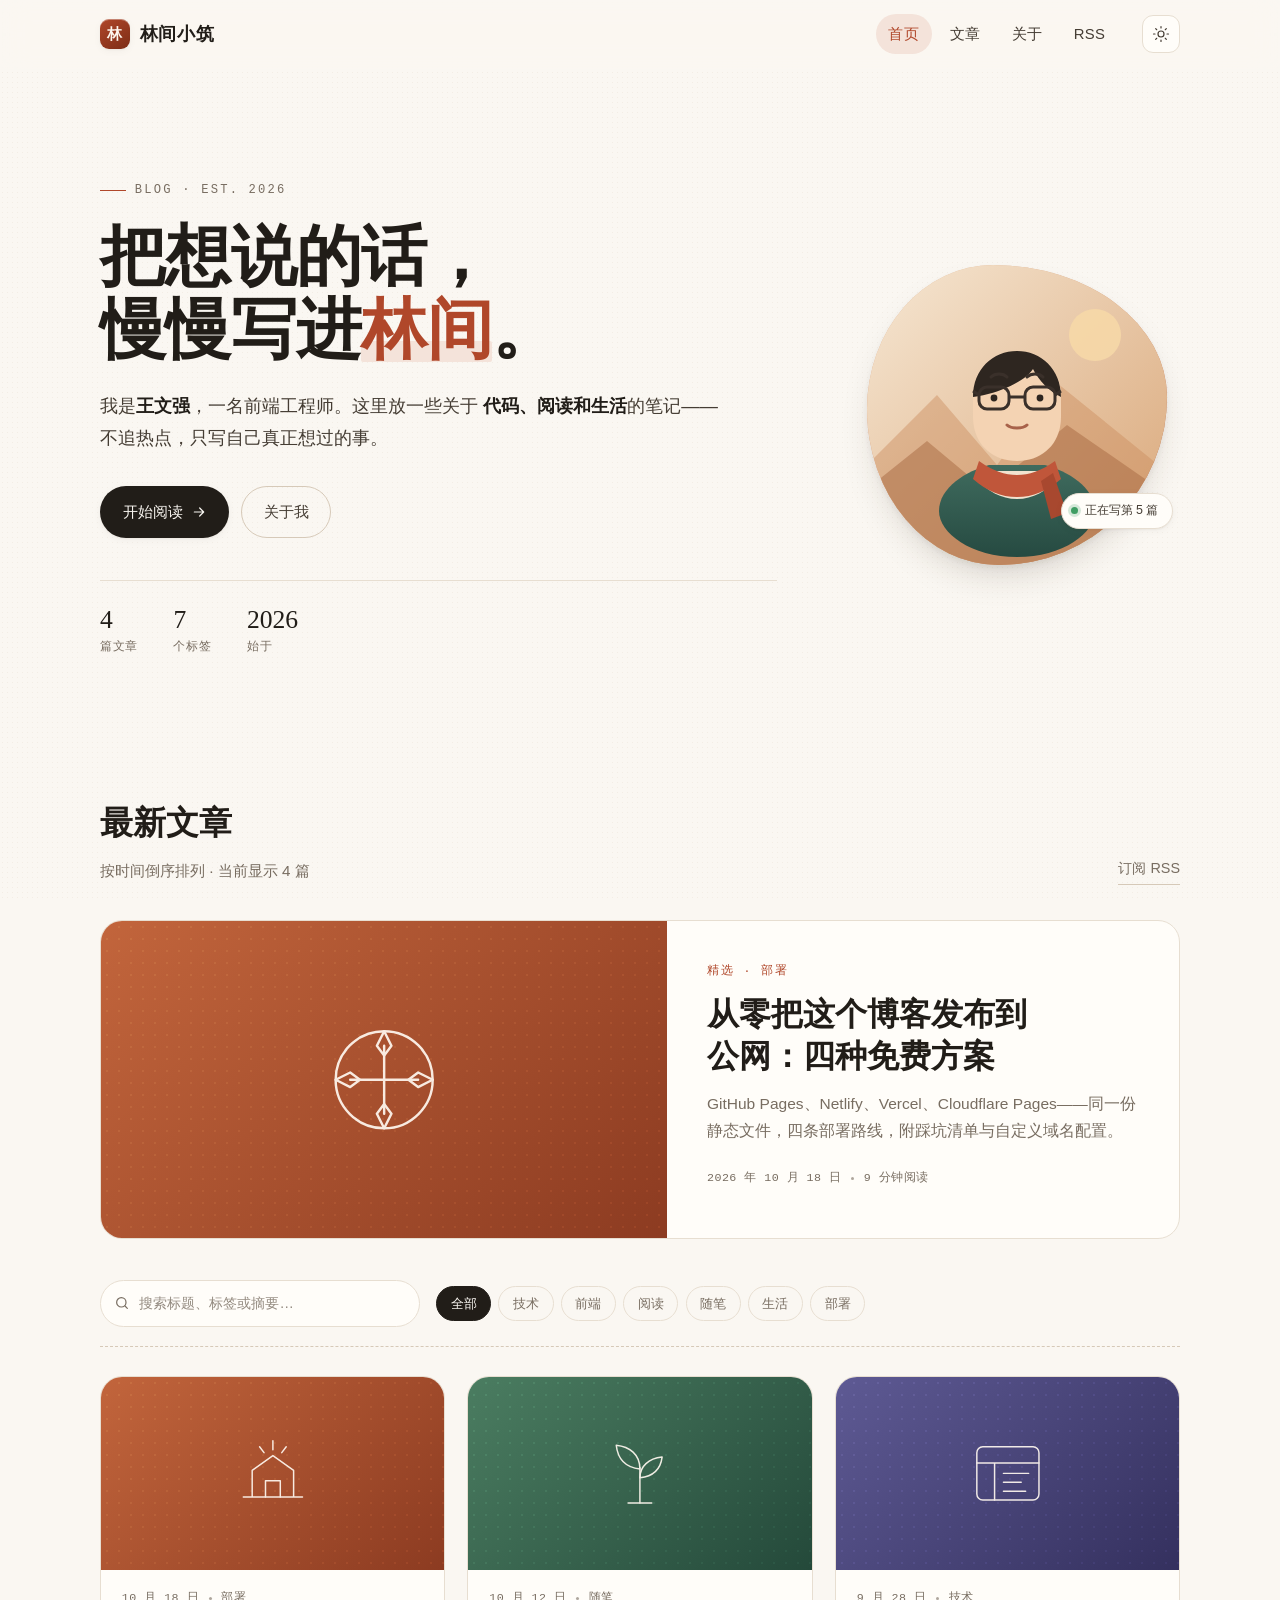
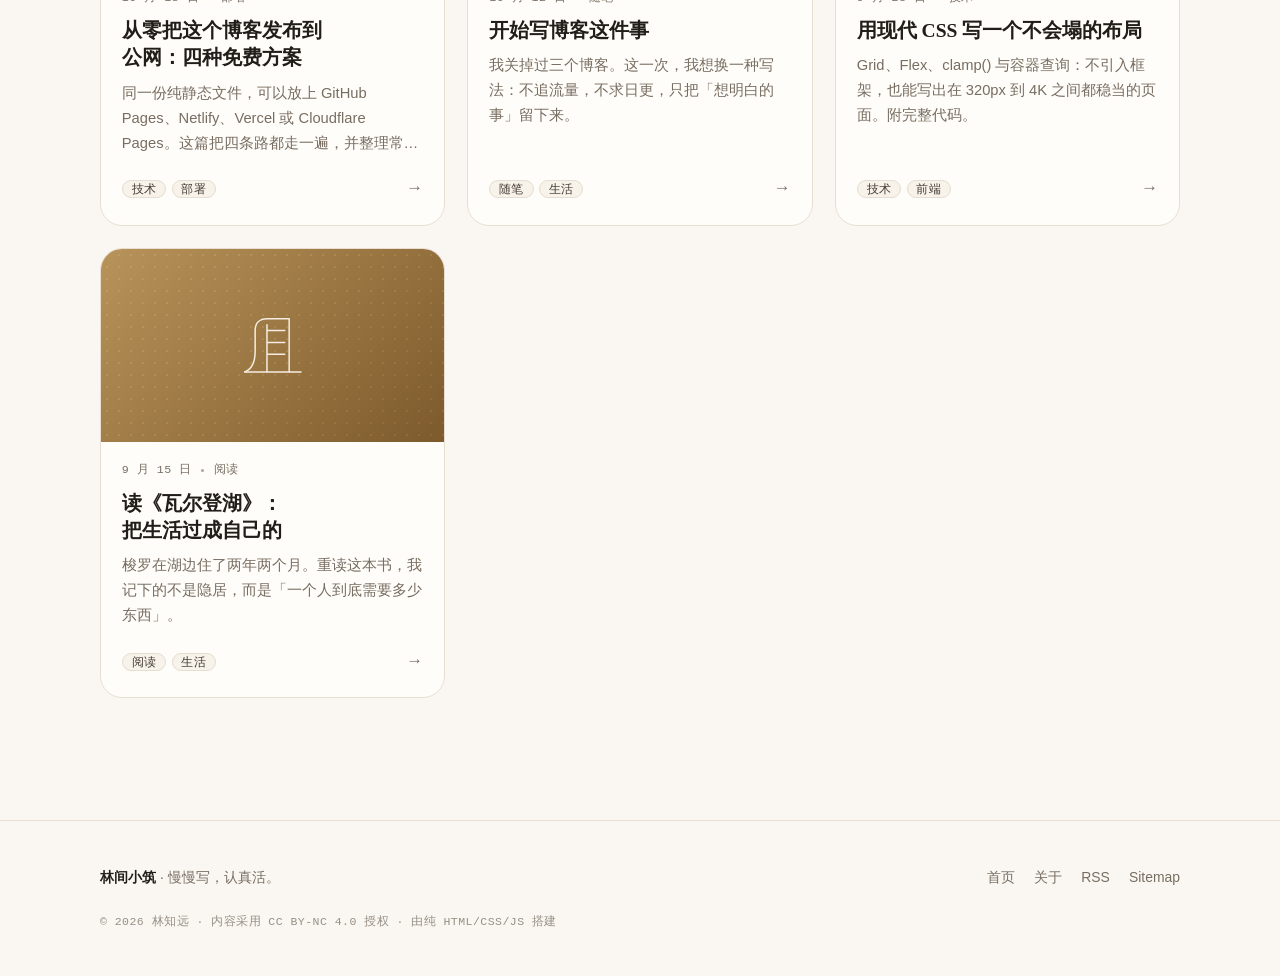
==== commit bfafda89: "修改了名字" ====
--- a/index.html
+++ b/index.html
@@ -77,7 +77,7 @@
           <p class="eyebrow">Blog · Est. 2026</p>
           <h1>把想说的话，<br>慢慢写进<em>林间</em>。</h1>
           <p class="hero-lead">
-            我是<strong>林知远</strong>，一名前端工程师。这里放一些关于
+            我是<strong>王文强</strong>，一名前端工程师。这里放一些关于
             <strong>代码、阅读和生活</strong>的笔记——不追热点，只写自己真正想过的事。
           </p>
 
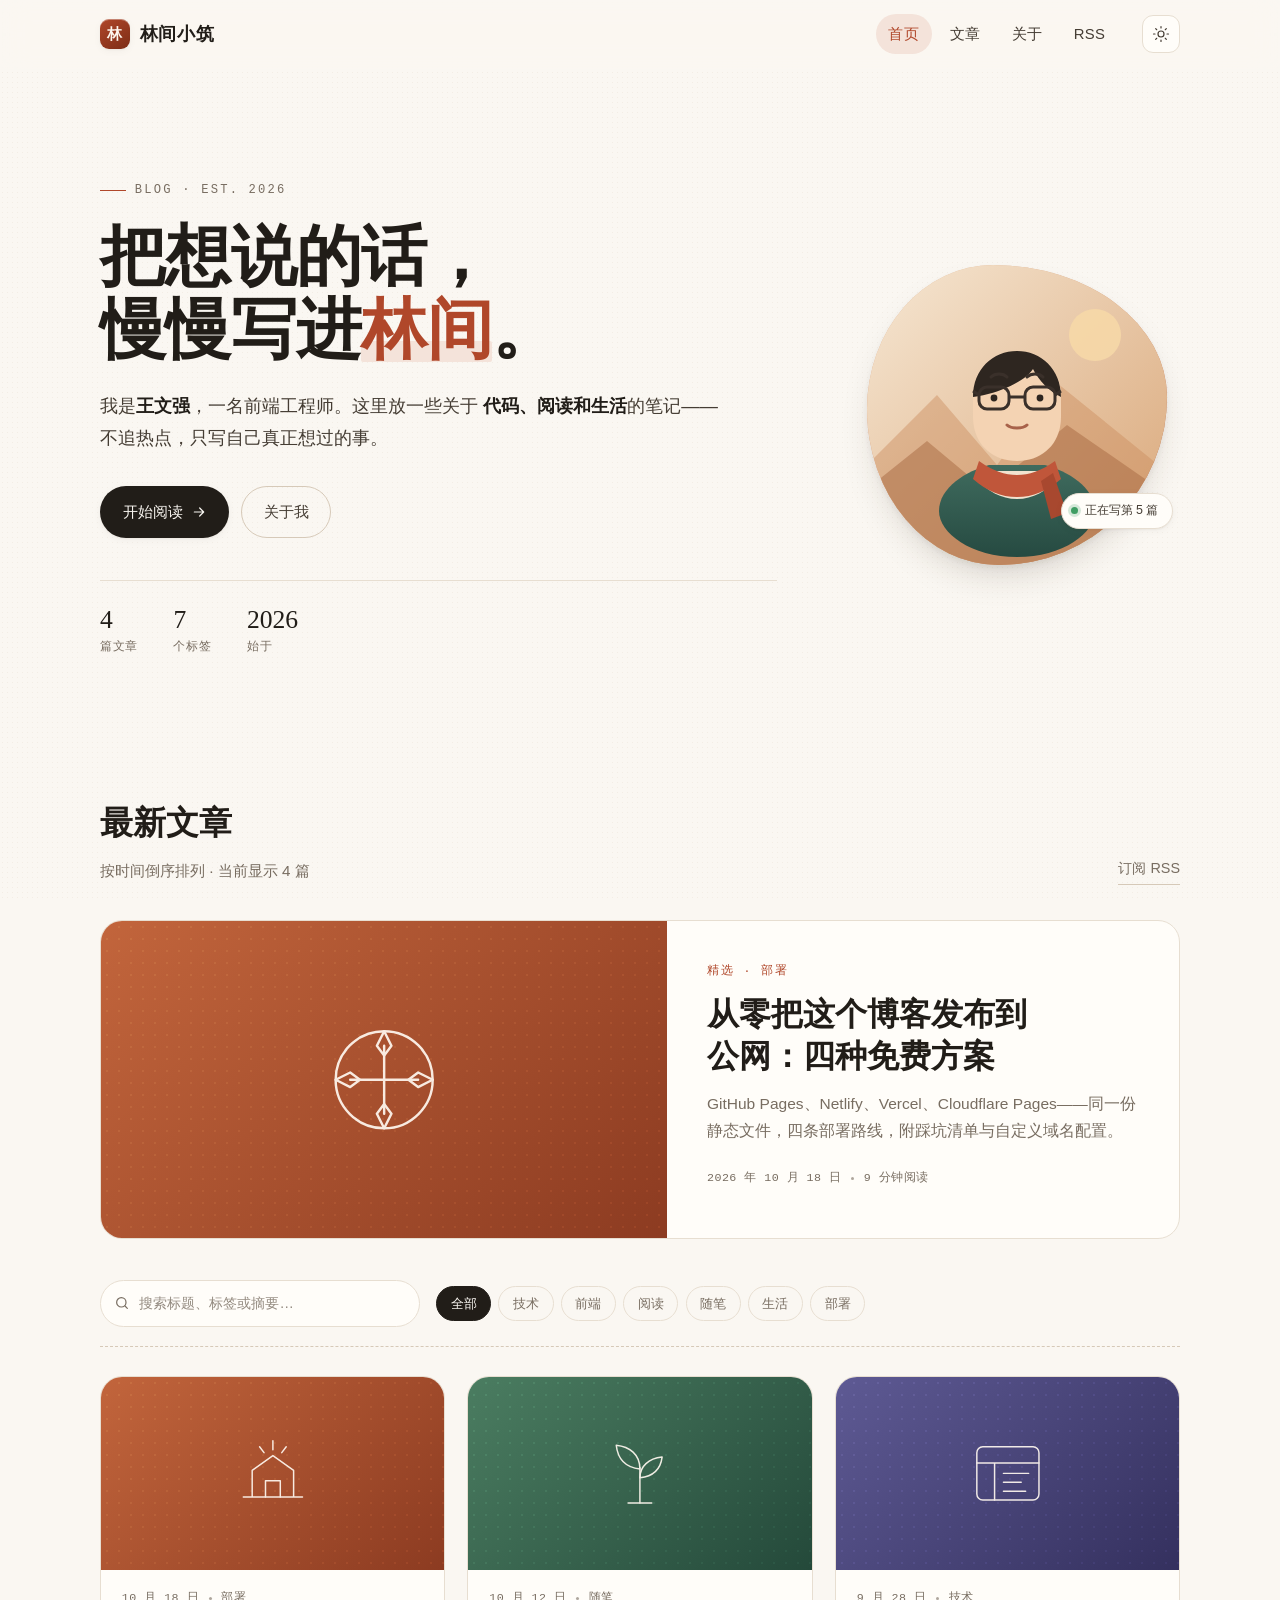
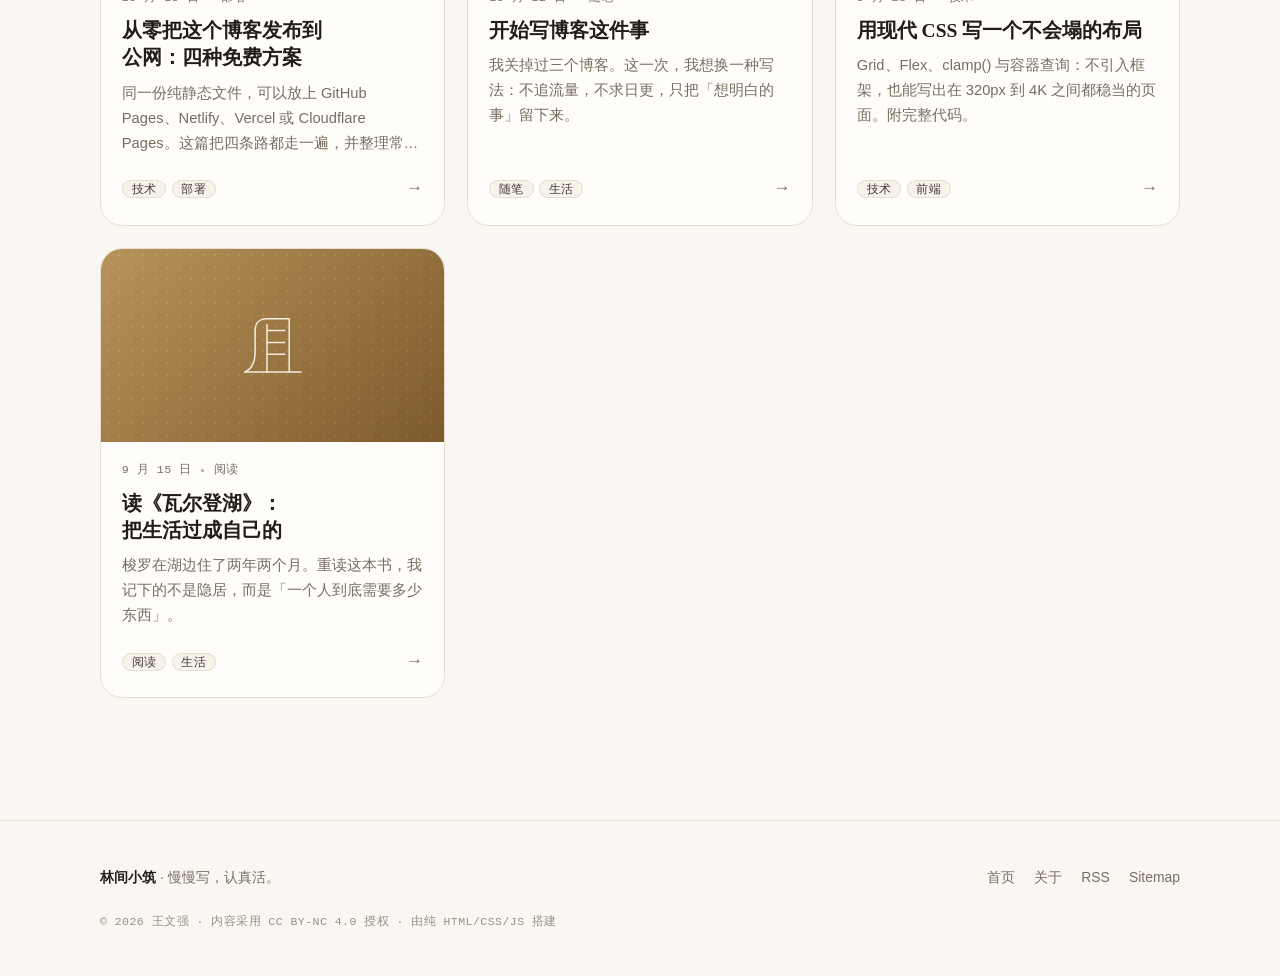
==== commit 1dff3068: "修改了底部名称" ====
--- a/index.html
+++ b/index.html
@@ -317,7 +317,7 @@
           <a href="sitemap.xml">Sitemap</a>
         </nav>
       </div>
-      <p class="foot-sign">© <span data-year>2026</span> 林知远 · 内容采用 CC BY-NC 4.0 授权 · 由纯 HTML/CSS/JS 搭建</p>
+      <p class="foot-sign">© <span data-year>2026</span> 王文强 · 内容采用 CC BY-NC 4.0 授权 · 由纯 HTML/CSS/JS 搭建</p>
     </div>
   </footer>
 
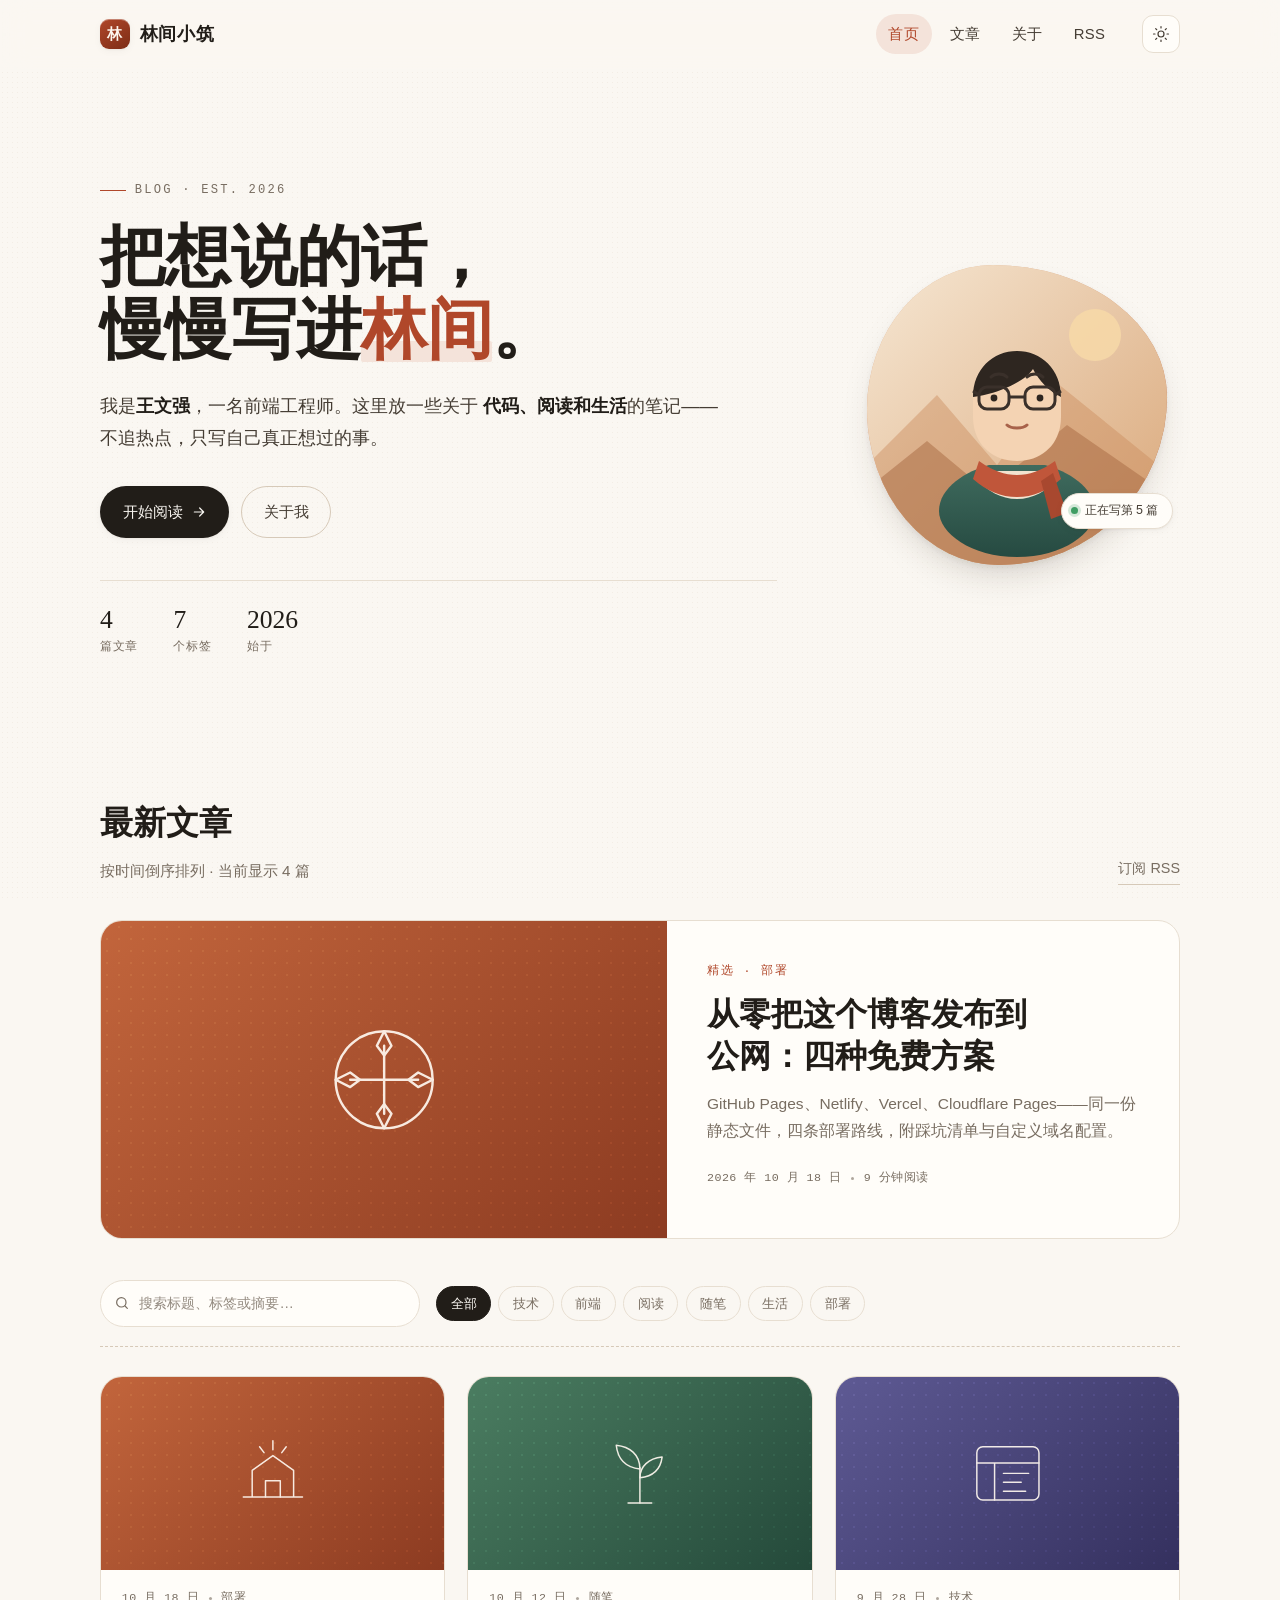
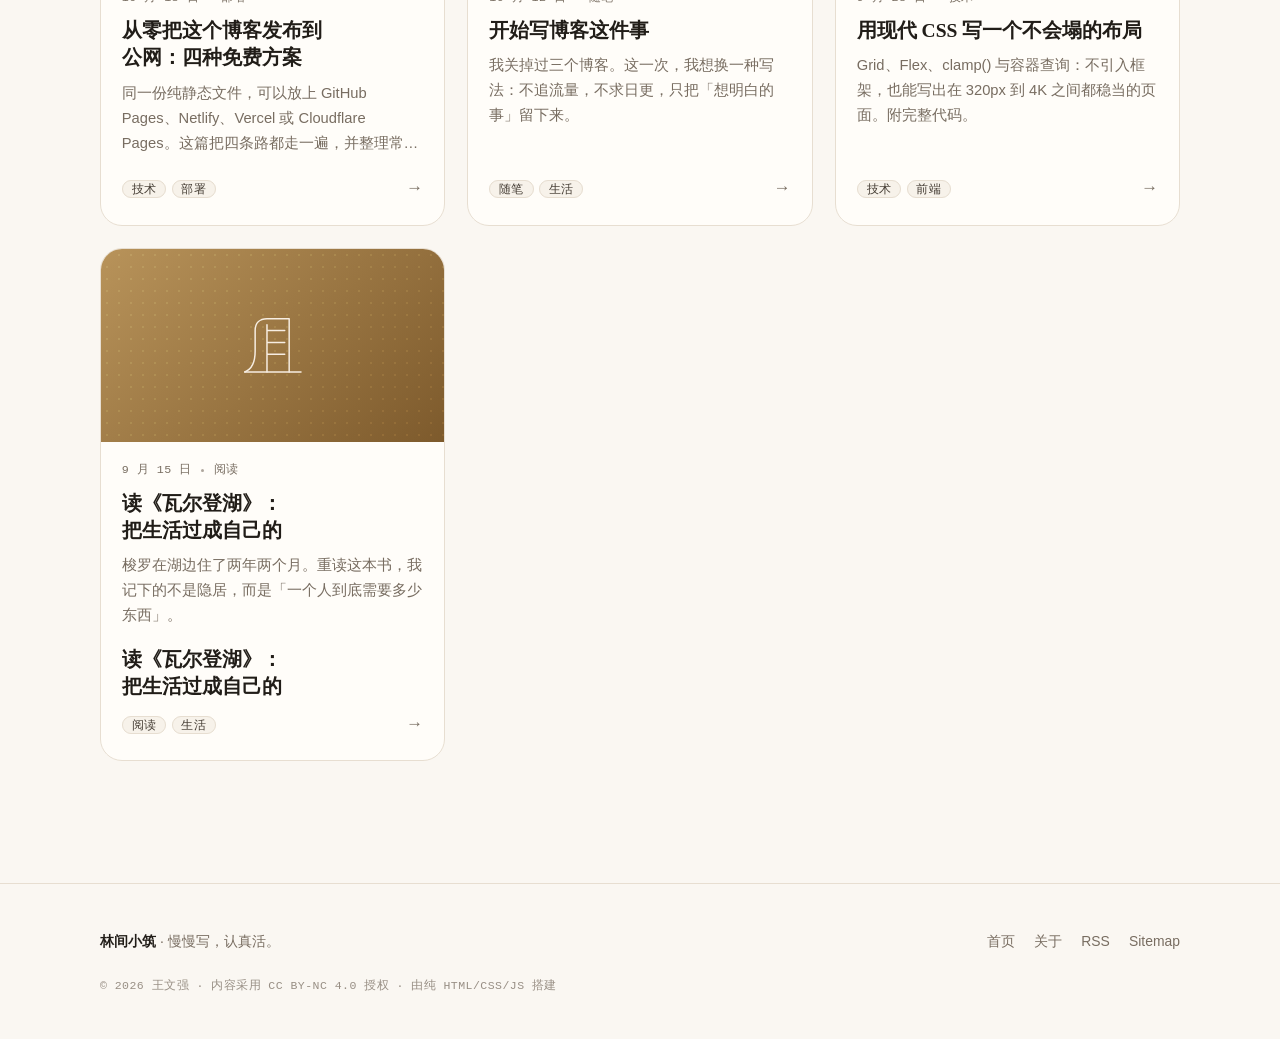
==== commit 4ac43b5d: "Update index.html" ====
--- a/index.html
+++ b/index.html
@@ -285,6 +285,7 @@
               </div>
               <h3><a href="posts/reading-walden.html">读《瓦尔登湖》：把生活过成自己的</a></h3>
               <p>梭罗在湖边住了两年两个月。重读这本书，我记下的不是隐居，而是「一个人到底需要多少东西」。</p>
+              <h3><a href="posts/reading-walden.html">读《瓦尔登湖》：把生活过成自己的</a></h3>
               <div class="card-foot">
                 <ul class="tags">
                   <li><a class="tag" href="index.html#tag=阅读">阅读</a></li>
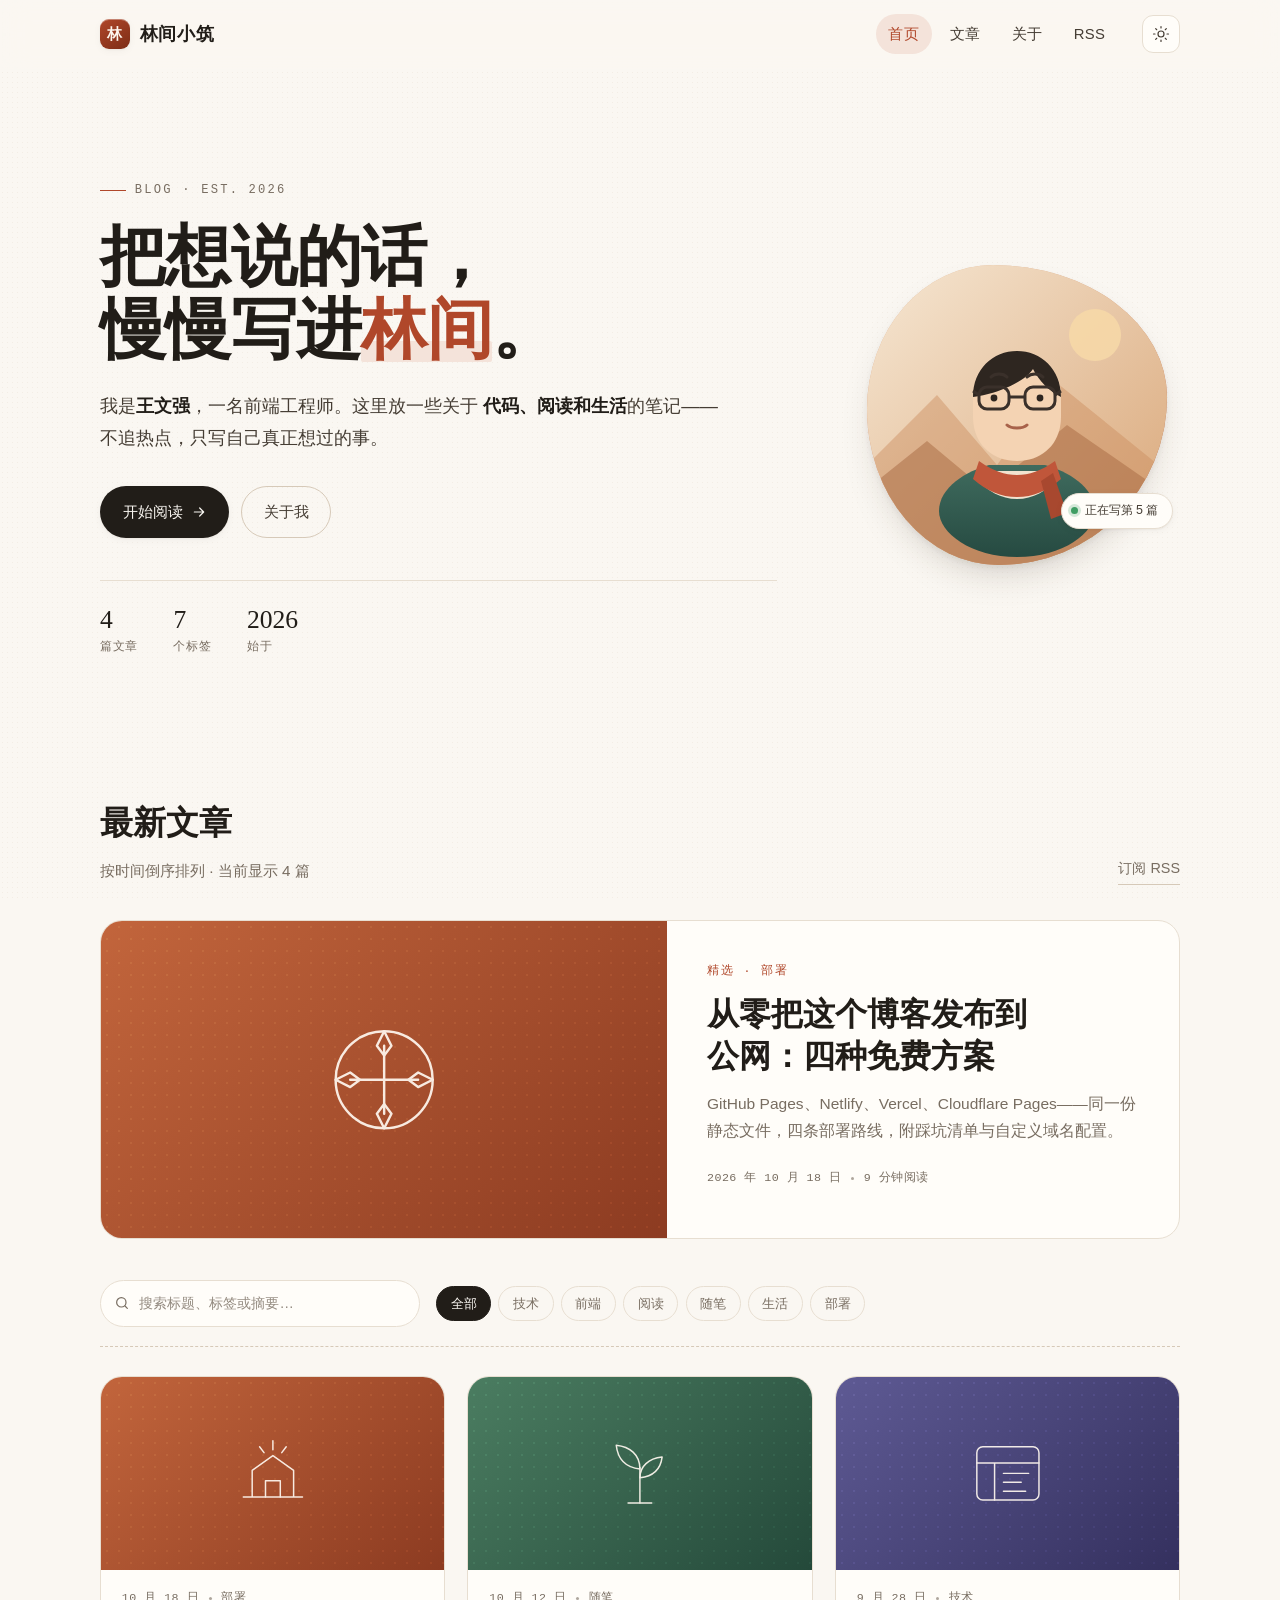
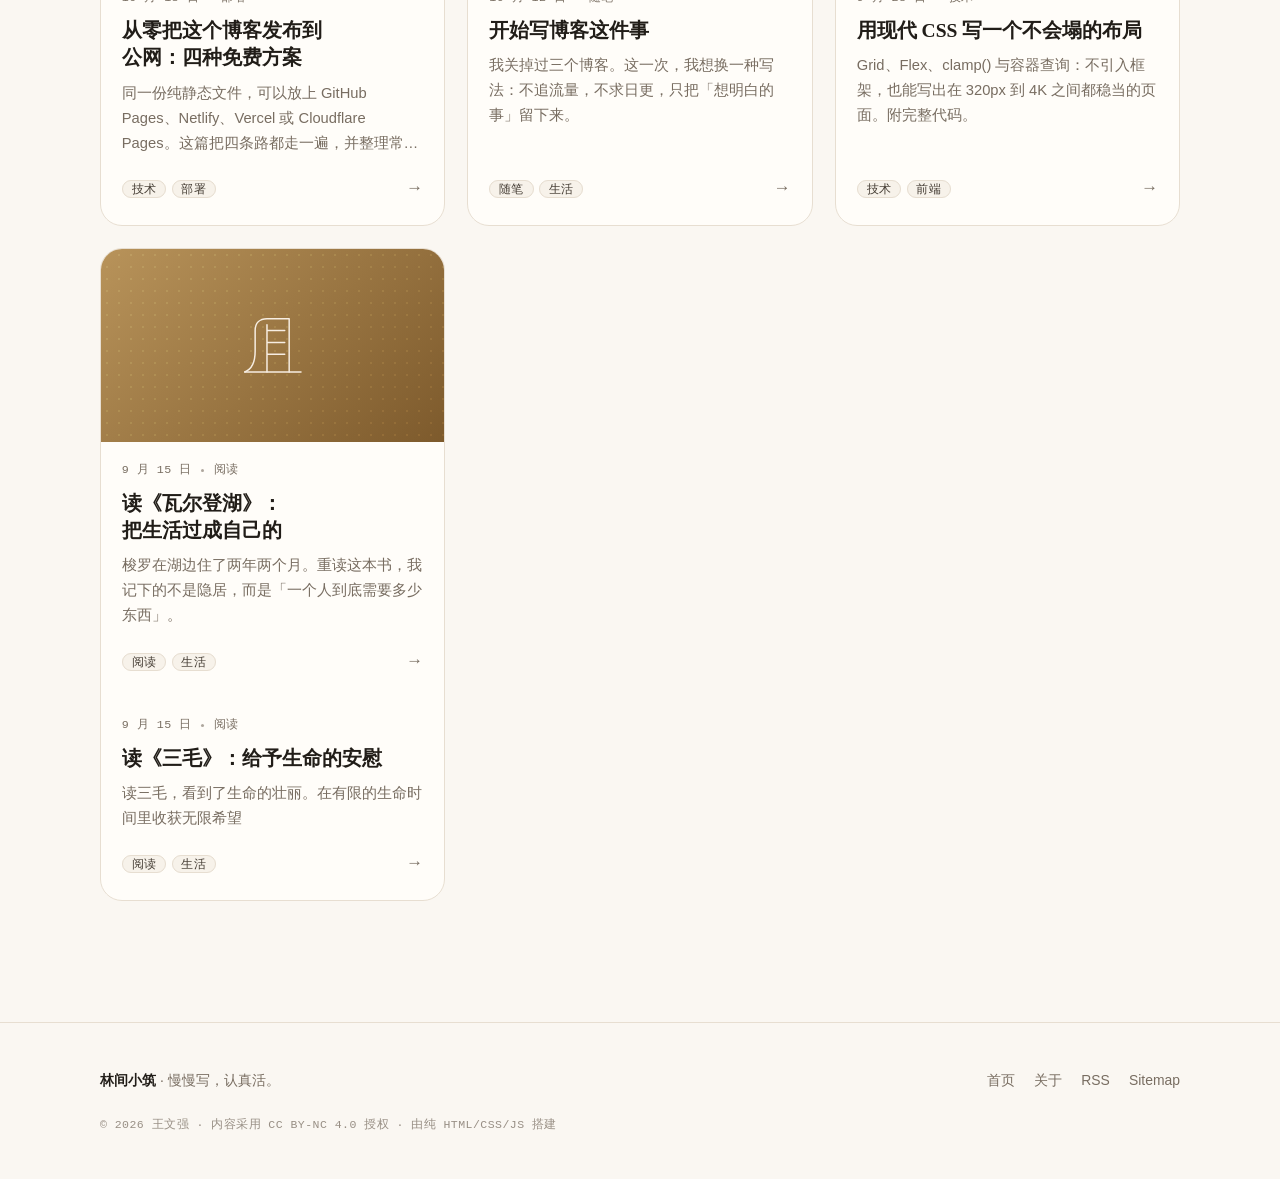
==== commit 5b667a03: "Update index.html" ====
--- a/index.html
+++ b/index.html
@@ -285,7 +285,22 @@
               </div>
               <h3><a href="posts/reading-walden.html">读《瓦尔登湖》：把生活过成自己的</a></h3>
               <p>梭罗在湖边住了两年两个月。重读这本书，我记下的不是隐居，而是「一个人到底需要多少东西」。</p>
-              <h3><a href="posts/reading-walden.html">读《瓦尔登湖》：把生活过成自己的</a></h3>
+              <div class="card-foot">
+                <ul class="tags">
+                  <li><a class="tag" href="index.html#tag=阅读">阅读</a></li>
+                  <li><a class="tag" href="index.html#tag=生活">生活</a></li>
+                </ul>
+                <span class="arrow" aria-hidden="true">→</span>
+              </div>
+            </div>
+             <div class="card-body">
+              <div class="card-meta">
+                <time datetime="2026-09-15">9 月 15 日</time>
+                <span class="sep" aria-hidden="true"></span>
+                <span>阅读</span>
+              </div>
+              <h3><a href="posts/我的第一篇随笔.html">读《三毛》：给予生命的安慰</a></h3>
+              <p>读三毛，看到了生命的壮丽。在有限的生命时间里收获无限希望</p>
               <div class="card-foot">
                 <ul class="tags">
                   <li><a class="tag" href="index.html#tag=阅读">阅读</a></li>
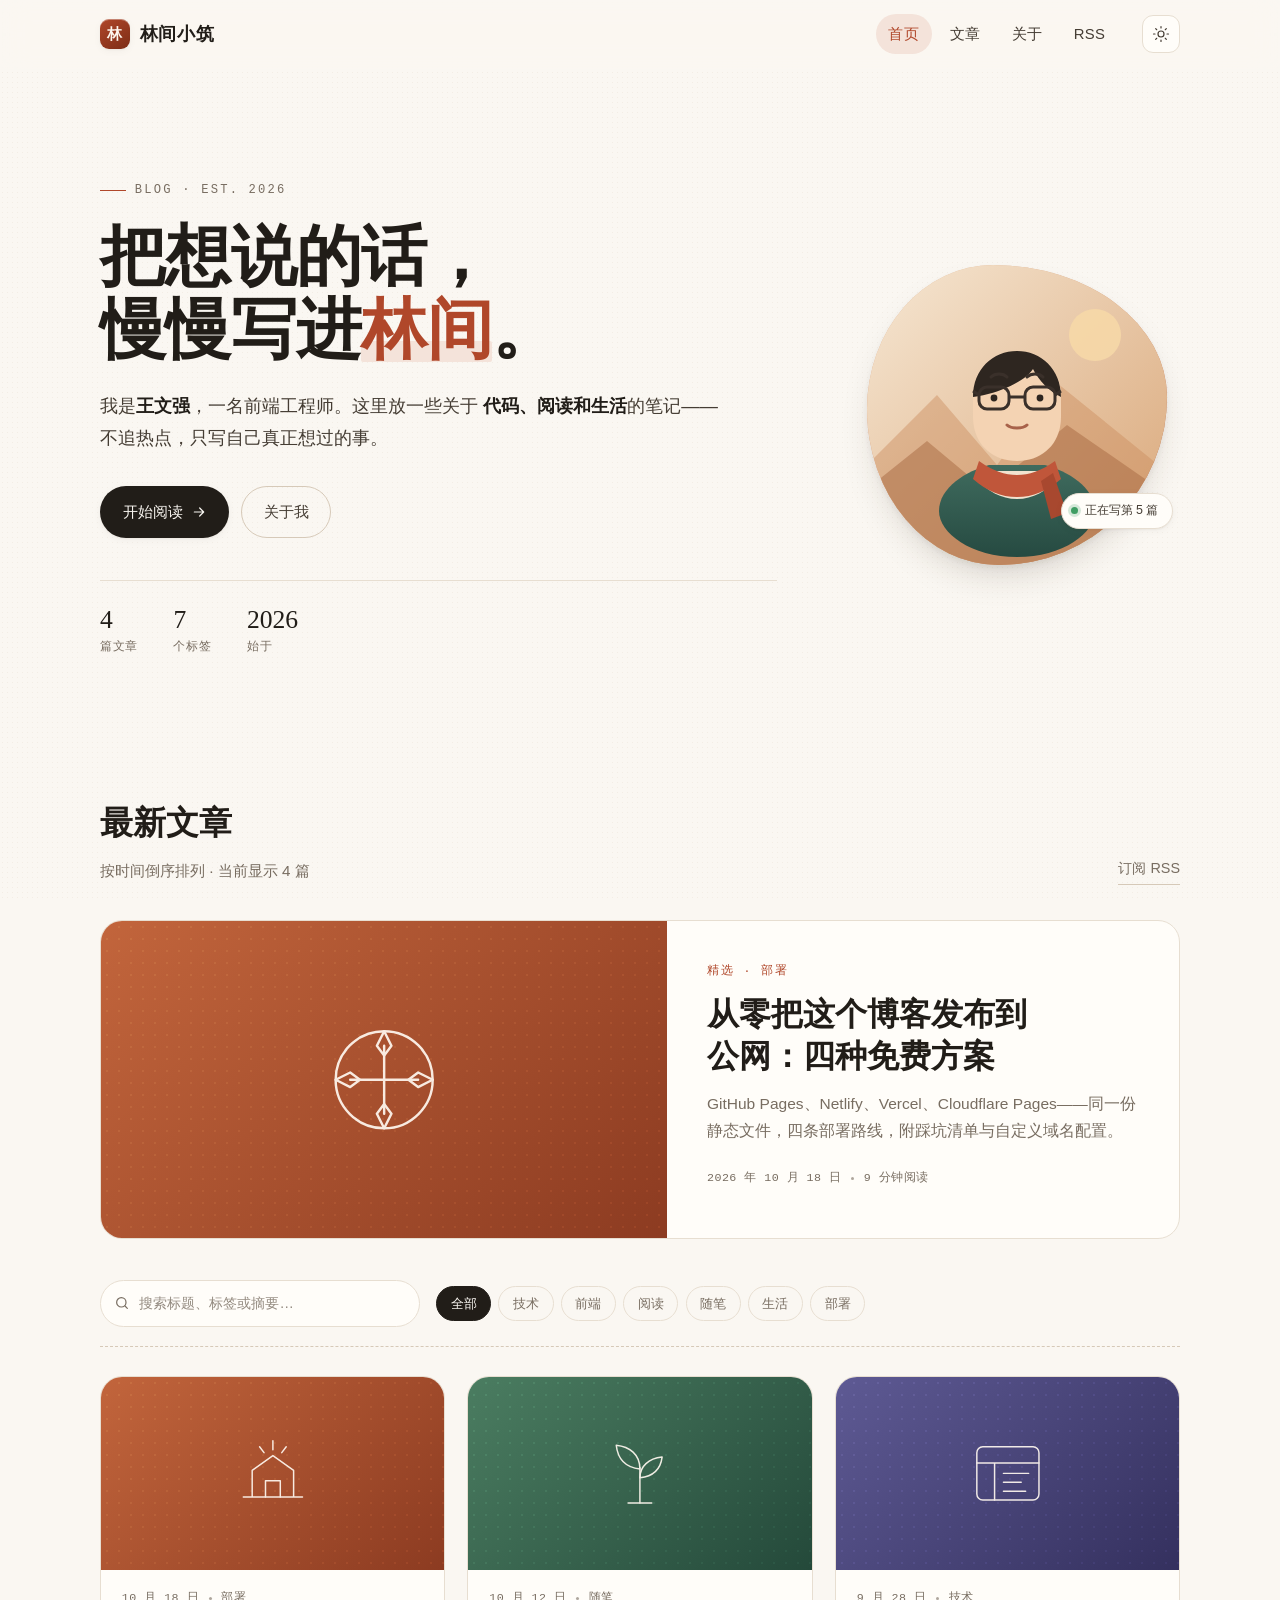
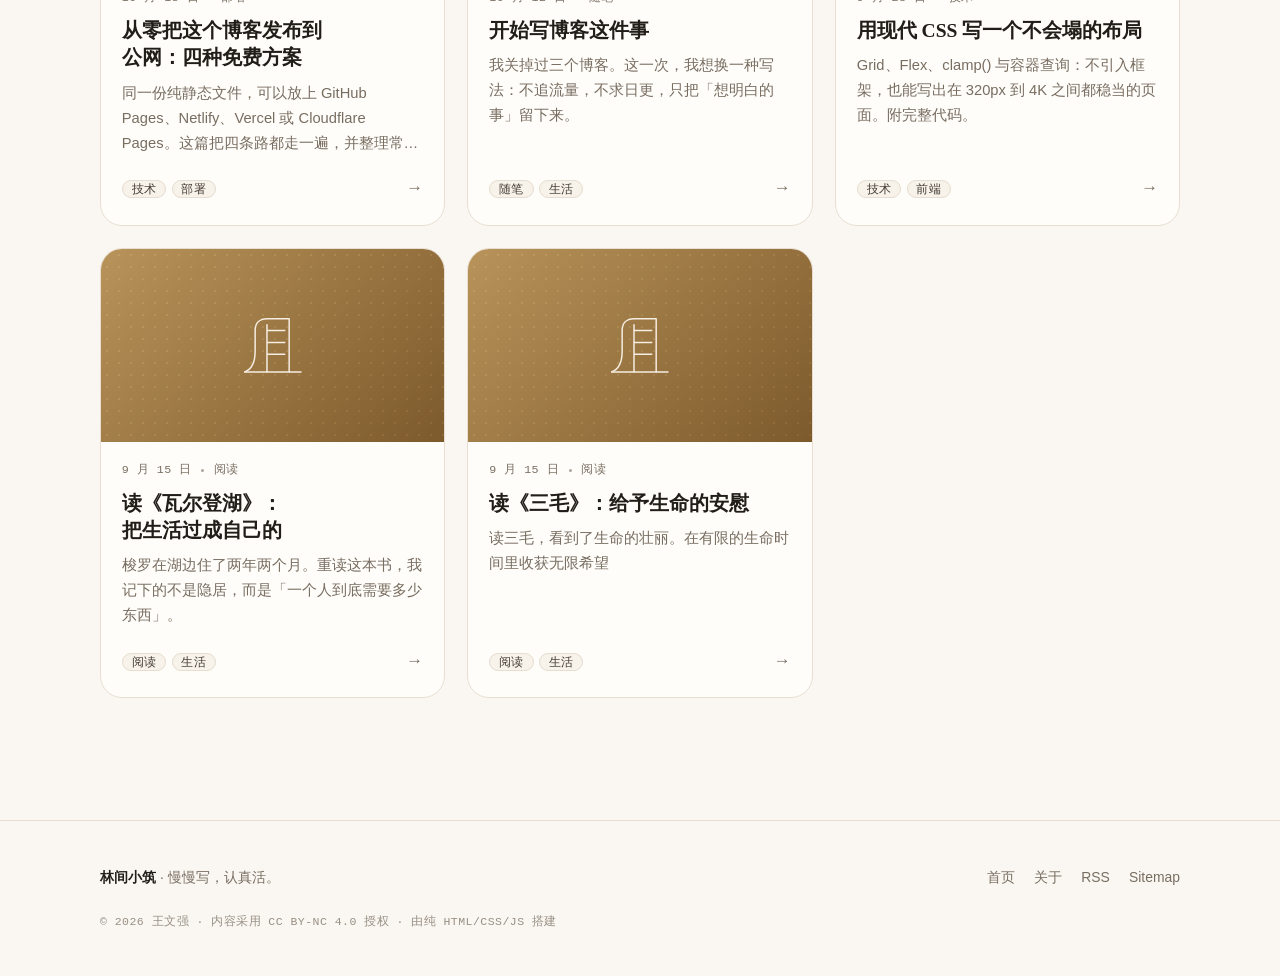
==== commit 4957b0ee: "Update index.html" ====
--- a/index.html
+++ b/index.html
@@ -293,7 +293,16 @@
                 <span class="arrow" aria-hidden="true">→</span>
               </div>
             </div>
-             <div class="card-body">
+          </li>
+           <li class="card reveal" data-post data-tags="阅读 生活" data-search="读瓦尔登湖 梭罗 极简 生活 阅读 笔记">
+            <div class="card-cover cover-sand" aria-hidden="true">
+              <svg viewBox="0 0 120 120" fill="none" stroke="currentColor" stroke-width="2" stroke-linecap="round" stroke-linejoin="round">
+                <path d="M22 96c10-4 14-14 14-28V40c0-10 6-16 16-16h30v72"></path>
+                <path d="M52 96V32M52 40h24M52 56h24M52 72h24"></path>
+                <path d="M22 96h76"></path>
+              </svg>
+            </div>
+              <div class="card-body">
               <div class="card-meta">
                 <time datetime="2026-09-15">9 月 15 日</time>
                 <span class="sep" aria-hidden="true"></span>
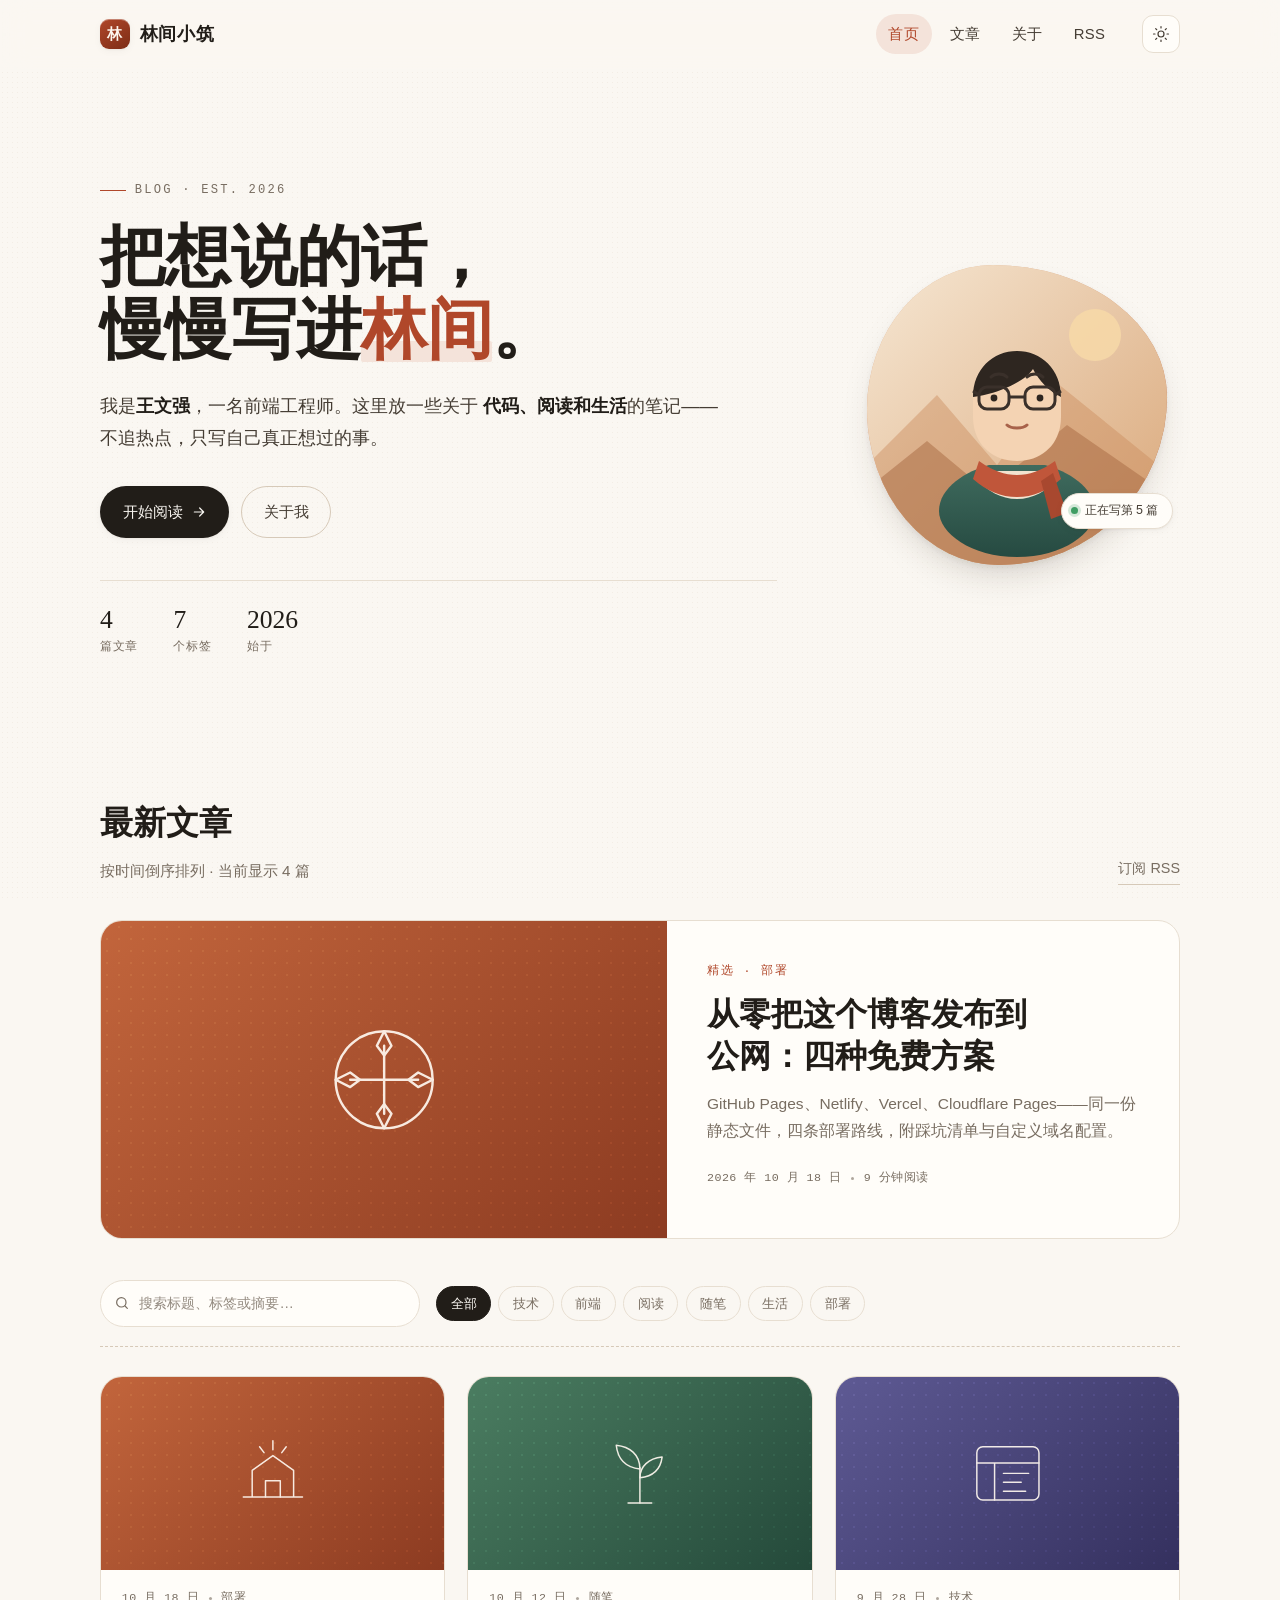
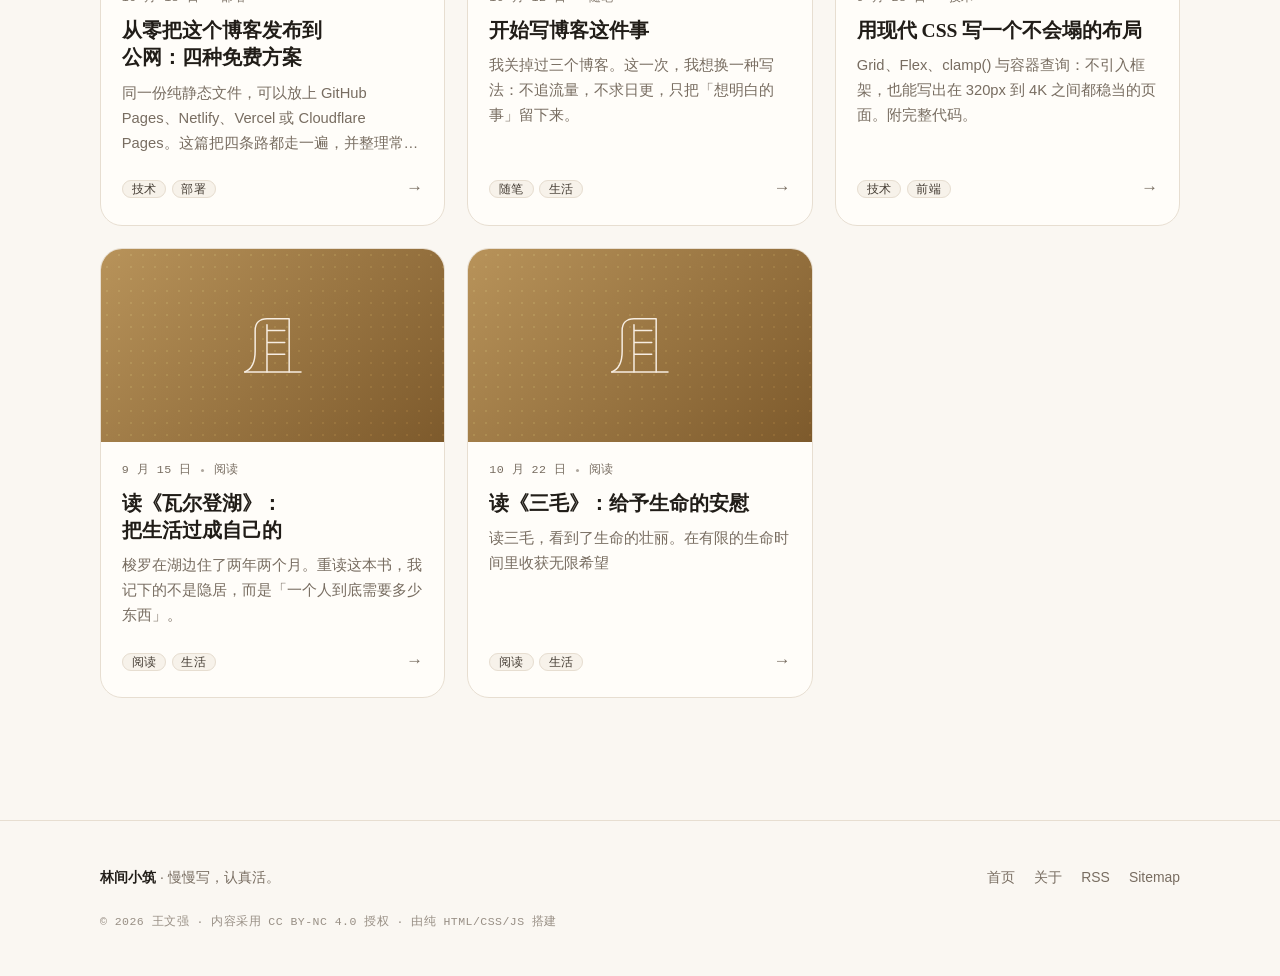
==== commit bfb1a5e1: "Update index.html" ====
--- a/index.html
+++ b/index.html
@@ -294,7 +294,7 @@
               </div>
             </div>
           </li>
-           <li class="card reveal" data-post data-tags="阅读 生活" data-search="读瓦尔登湖 梭罗 极简 生活 阅读 笔记">
+           <li class="card reveal" data-post data-tags="阅读 生活" data-search="读三毛  极简 生活 阅读 笔记">
             <div class="card-cover cover-sand" aria-hidden="true">
               <svg viewBox="0 0 120 120" fill="none" stroke="currentColor" stroke-width="2" stroke-linecap="round" stroke-linejoin="round">
                 <path d="M22 96c10-4 14-14 14-28V40c0-10 6-16 16-16h30v72"></path>
@@ -304,7 +304,7 @@
             </div>
               <div class="card-body">
               <div class="card-meta">
-                <time datetime="2026-09-15">9 月 15 日</time>
+                <time datetime="2026-10-22">10 月 22 日</time>
                 <span class="sep" aria-hidden="true"></span>
                 <span>阅读</span>
               </div>
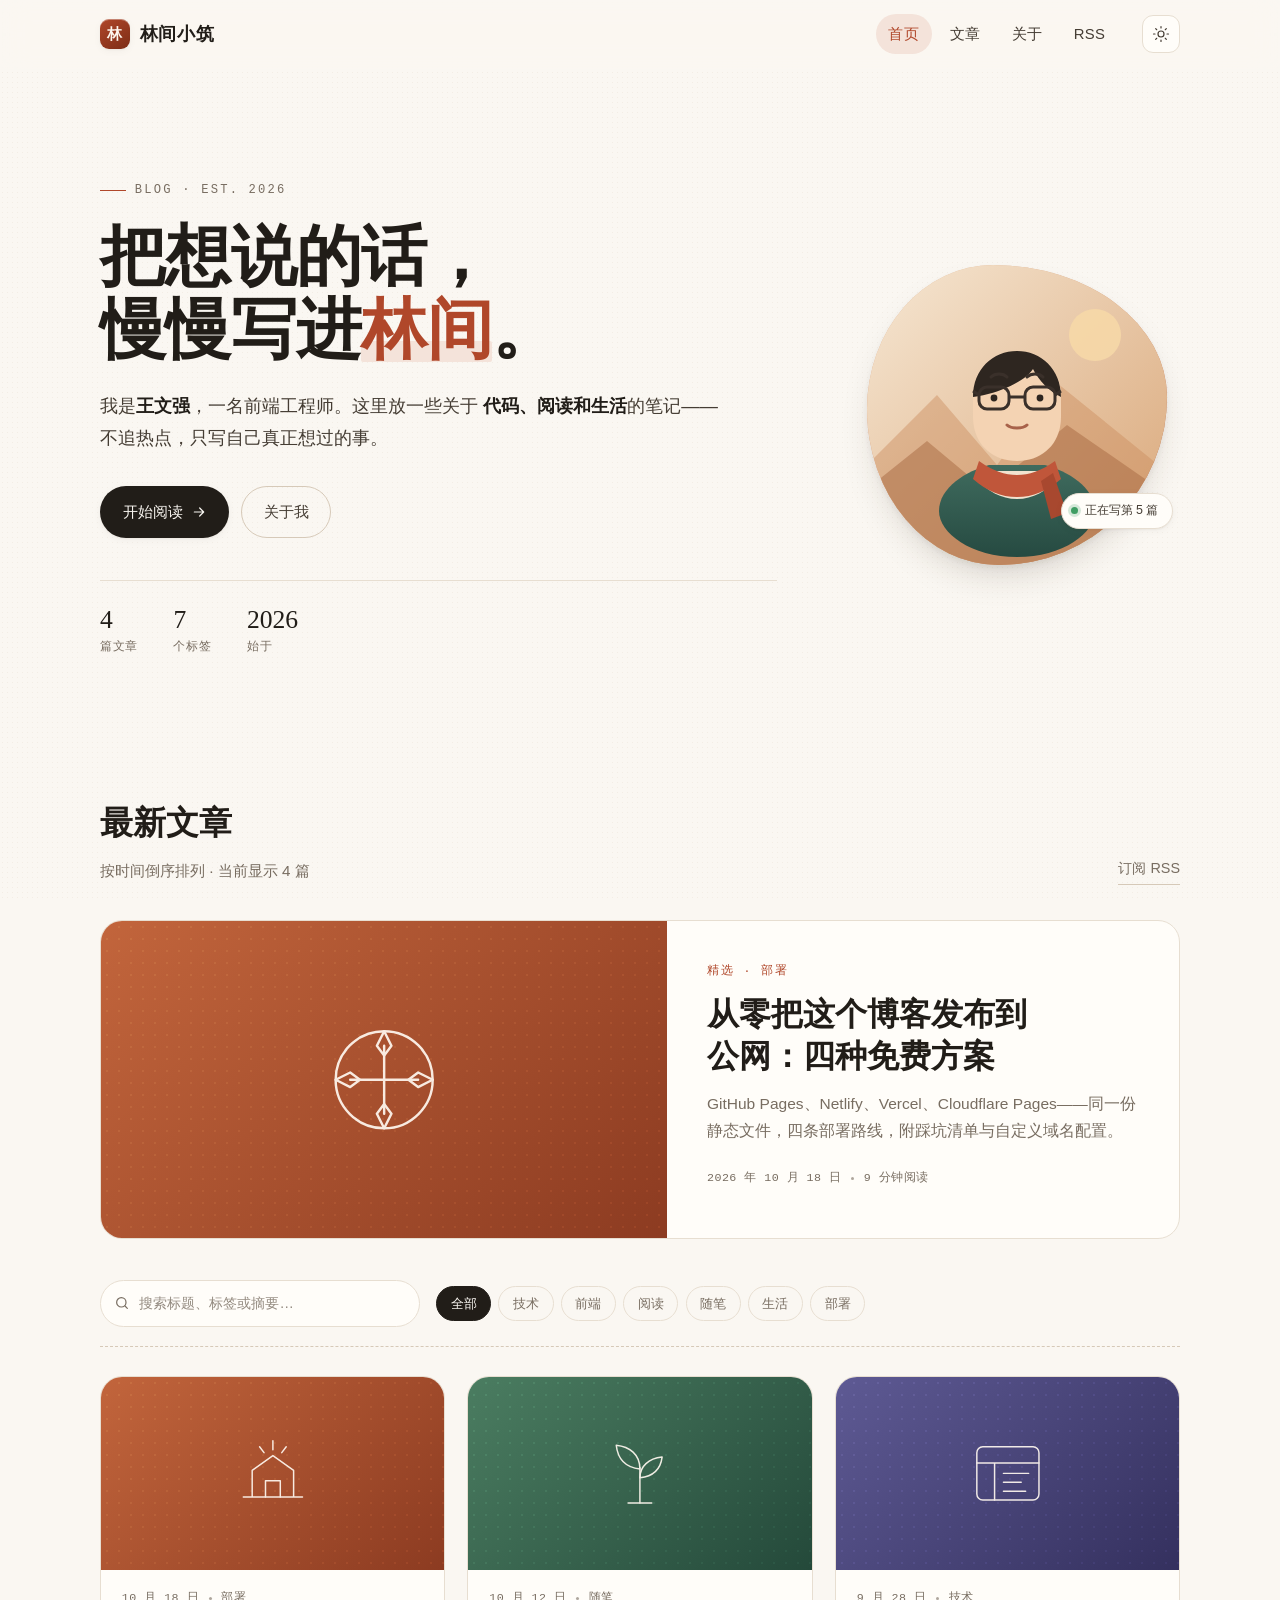
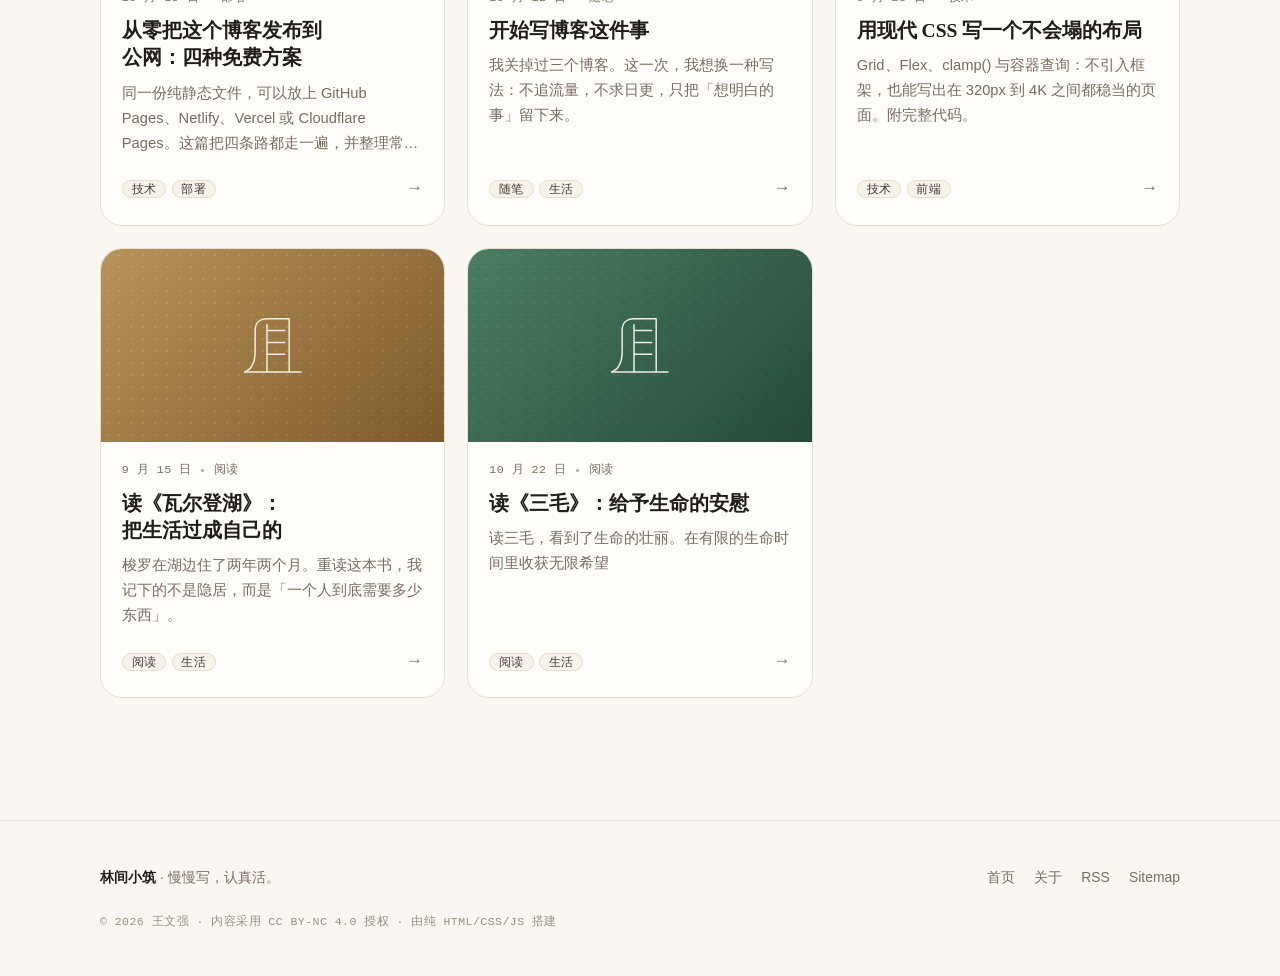
==== commit baa13c49: "Change card cover class from 'cover-sand' to 'cover-forest'" ====
--- a/index.html
+++ b/index.html
@@ -295,7 +295,7 @@
             </div>
           </li>
            <li class="card reveal" data-post data-tags="阅读 生活" data-search="读三毛  极简 生活 阅读 笔记">
-            <div class="card-cover cover-sand" aria-hidden="true">
+            <div class="card-cover cover-forest" aria-hidden="true">
               <svg viewBox="0 0 120 120" fill="none" stroke="currentColor" stroke-width="2" stroke-linecap="round" stroke-linejoin="round">
                 <path d="M22 96c10-4 14-14 14-28V40c0-10 6-16 16-16h30v72"></path>
                 <path d="M52 96V32M52 40h24M52 56h24M52 72h24"></path>
